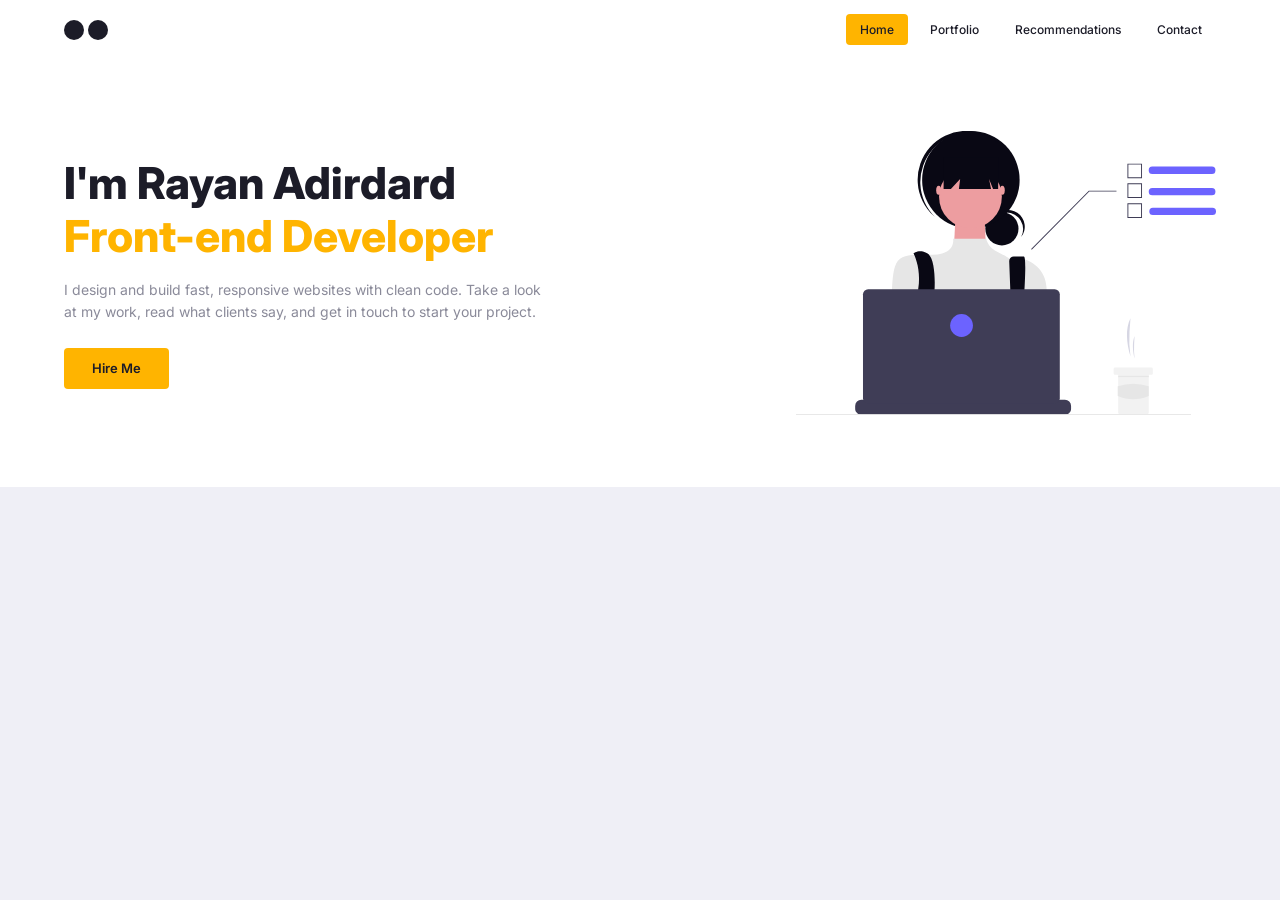
==== portfolio/index.html @ 6574e515 "feat: add portfolio hero section" ====
<!DOCTYPE html>
<html lang="en">
<head>
  <meta charset="UTF-8">
  <meta name="viewport" content="width=device-width, initial-scale=1.0">
  <title>Rayan Adirdard | Front-end Developer</title>
  <link rel="preconnect" href="https://fonts.googleapis.com">
  <link href="https://fonts.googleapis.com/css2?family=Inter:wght@400;500;600;700;800&display=swap" rel="stylesheet">
  <link rel="stylesheet" href="css/style.css">
</head>
<body>
  <a href="#main-content" class="skip-link">Skip to main content</a>

  <header class="navbar">
    <div class="container navbar__inner">
      <a href="#" class="navbar__logo" aria-label="Rayan Adirdard, home">
        <span class="navbar__dot" aria-hidden="true"></span>
        <span class="navbar__dot" aria-hidden="true"></span>
      </a>

      <nav aria-label="Main navigation">
        <ul class="navbar__list">
          <li><a href="#" class="navbar__link navbar__link--active" aria-current="page">Home</a></li>
          <li><a href="#portfolio" class="navbar__link">Portfolio</a></li>
          <li><a href="#recommendations" class="navbar__link">Recommendations</a></li>
          <li><a href="#contact" class="navbar__link">Contact</a></li>
        </ul>
      </nav>
    </div>
  </header>

  <main id="main-content">
    <section class="hero">
  <div class="container hero__inner">
    <div class="hero__content">
      <h1 class="hero__title">
        I'm Rayan Adirdard <span class="hero__role">Front-end Developer</span>
      </h1>
      <p class="hero__text">
        I design and build fast, responsive websites with clean code. Take a
        look at my work, read what clients say, and get in touch to start
        your project.
      </p>
      <a href="#contact" class="btn btn--primary">Hire Me</a>
    </div>

    <img
      class="hero__image"
      src="images/hero.svg"
      alt="Illustration of a developer sitting on top of a computer monitor"
    >
  </div>
</section>
  </main>

  <script src="js/main.js"></script>
</body>
</html>
---- portfolio/css/style.css ----
/* ===== Design tokens ===== */
:root {
  --color-accent: #ffb400;    /* yellow: buttons, active link */
  --color-dark: #1c1c28;      /* headings, dark text */
  --color-text: #444455;
  --color-muted: #8a8a99;
  --color-bg: #efeff6;        /* page background */
  --color-card: #ffffff;
  --color-border: #e1e1ea;

  --font-main: "Inter", sans-serif;

  --radius-card: 10px;
  --radius-button: 4px;
  --shadow-card: 0 2px 12px rgba(0, 0, 0, 0.12);

  --container: 1200px;
}

/* ===== Reset ===== */
* {
  margin: 0;
  padding: 0;
  box-sizing: border-box;
}

body {
  font-family: var(--font-main);
  color: var(--color-text);
  background: var(--color-bg);
  line-height: 1.6;
}

img {
  max-width: 100%;
  display: block;
}

/* Centers content and keeps it from stretching too wide */
.container {
  width: 100%;
  max-width: var(--container);
  margin: 0 auto;
  padding: 0 24px;
}

/* ===== Accessibility ===== */
.skip-link {
  position: absolute;
  top: -100px;
  left: 16px;
  background: var(--color-dark);
  color: #ffffff;
  padding: 10px 16px;
  border-radius: var(--radius-button);
  z-index: 100;
}

.skip-link:focus {
  top: 16px;
}

a:focus-visible,
button:focus-visible {
  outline: 3px solid var(--color-accent);
  outline-offset: 3px;
}

@media (prefers-reduced-motion: no-preference) {
  html {
    scroll-behavior: smooth;
  }
}

/* ===== Navbar ===== */
.navbar {
  background: var(--color-card);
  box-shadow: 0 1px 6px rgba(0, 0, 0, 0.08);
}

.navbar__inner {
  display: flex;
  justify-content: space-between;
  align-items: center;
  padding-top: 14px;
  padding-bottom: 14px;
}

.navbar__logo {
  display: flex;
  align-items: center;
  gap: 4px;
  text-decoration: none;
}

/* Two black circles, like the logo in the design */
.navbar__dot {
  width: 20px;
  height: 20px;
  border-radius: 50%;
  background: var(--color-dark);
}

.navbar__list {
  list-style: none;
  display: flex;
  align-items: center;
  gap: 8px;
}

.navbar__link {
  display: block;
  padding: 6px 14px;
  font-size: 12px;
  font-weight: 500;
  color: var(--color-dark);
  text-decoration: none;
  border-radius: var(--radius-button);
}

.navbar__link:hover {
  color: var(--color-accent);
}

/* The page you are on is shown in yellow */
.navbar__link--active {
  background: var(--color-accent);
  color: var(--color-dark);
}

.navbar__link--active:hover {
  color: var(--color-dark);
}
/* ===== Buttons ===== */
.btn {
  display: inline-block;
  padding: 10px 28px;
  border-radius: var(--radius-button);
  font-size: 13px;
  font-weight: 600;
  text-decoration: none;
  cursor: pointer;
}

.btn--primary {
  background: var(--color-accent);
  color: var(--color-dark);
}

.btn--primary:hover {
  background: #e6a200;
}

/* ===== Hero ===== */
.hero {
  background: var(--color-card);
  padding: 48px 0;
}

.hero__inner {
  display: flex;
  flex-direction: column;
  align-items: center;
  gap: 32px;
}

.hero__title {
  font-size: 32px;
  font-weight: 800;
  line-height: 1.2;
  color: var(--color-dark);
  margin-bottom: 16px;
}

.hero__role {
  display: block;
  color: var(--color-accent);
}

.hero__text {
  font-size: 14px;
  color: var(--color-muted);
  margin-bottom: 24px;
  max-width: 480px;
}

.hero__image {
  width: 100%;
  max-width: 420px;
}

/* On wider screens, put the text on the left and the image on the right */
@media (min-width: 768px) {
  .hero {
    padding: 72px 0;
  }

  .hero__inner {
    flex-direction: row;
    justify-content: space-between;
  }

  .hero__content {
    flex: 1;
  }

  .hero__title {
    font-size: 44px;
  }

  .hero__image {
    flex: 1;
  }
}
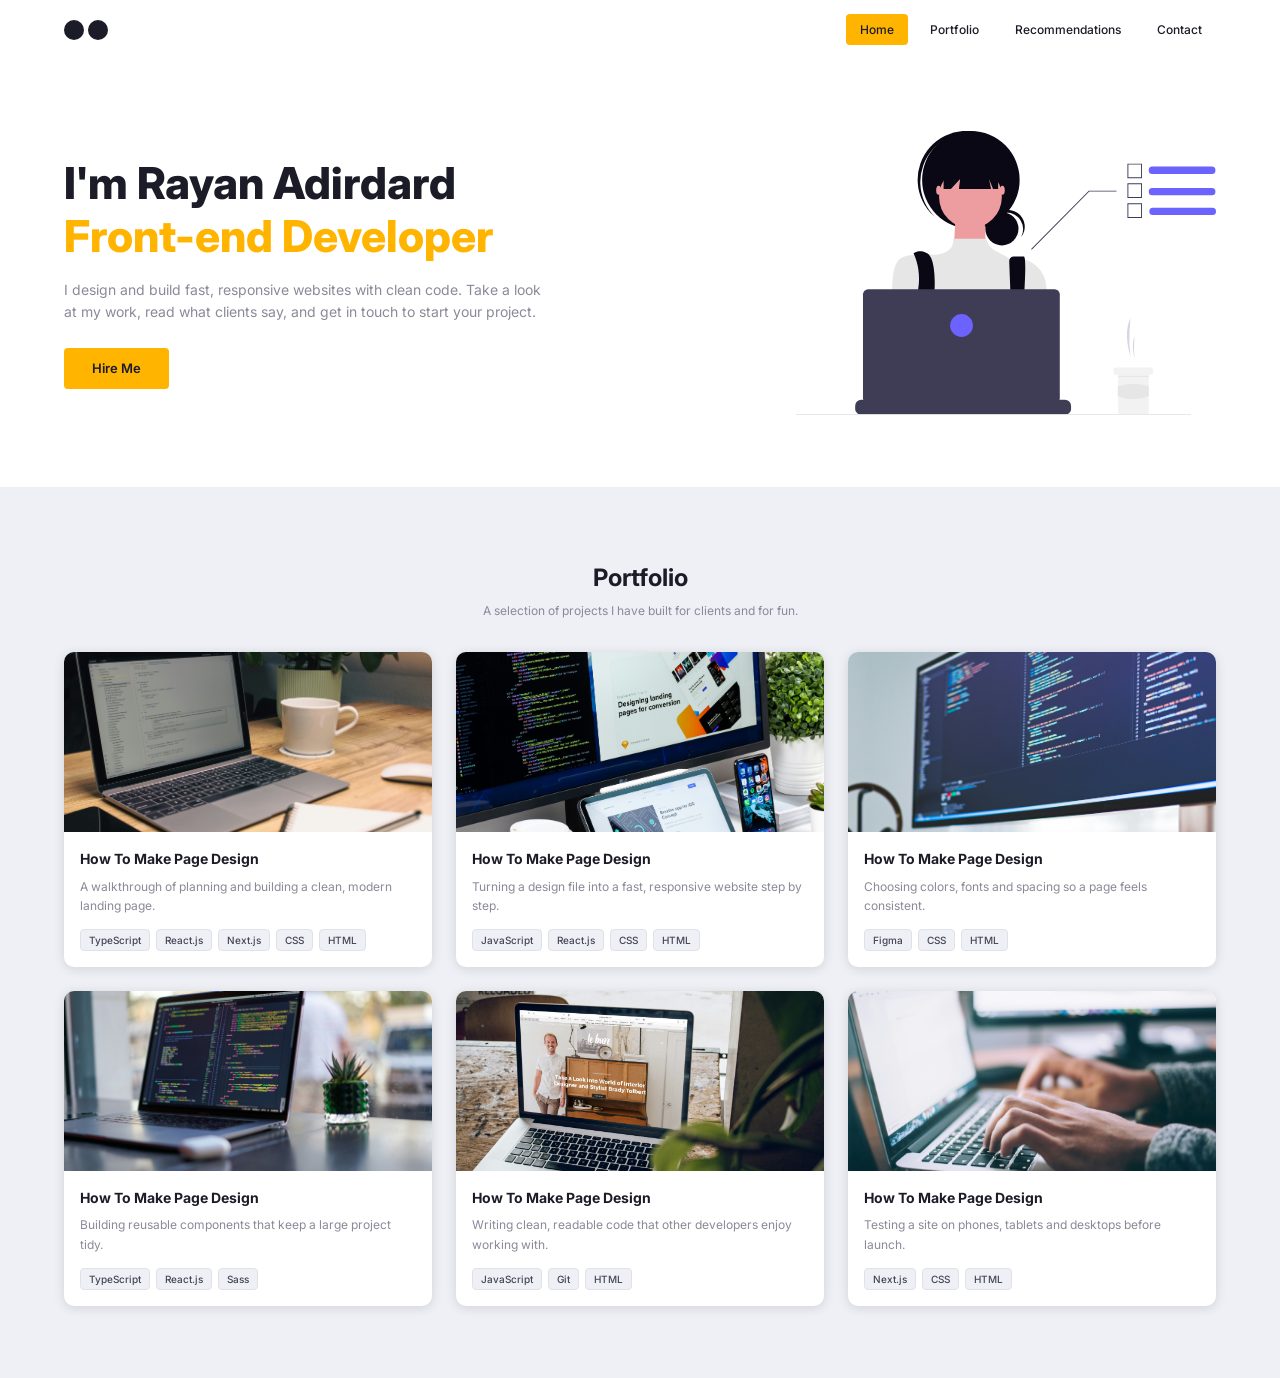
==== commit a19053e8: "feat: add portfolio grid with project cards and tags" ====
--- a/portfolio/index.html
+++ b/portfolio/index.html
@@ -51,6 +51,111 @@
     >
   </div>
 </section>
+<section class="portfolio" id="portfolio">
+  <div class="container">
+    <div class="section-header">
+      <h2 class="section-header__title">Portfolio</h2>
+      <p class="section-header__text">
+        A selection of projects I have built for clients and for fun.
+      </p>
+    </div>
+
+    <div class="portfolio__grid">
+      <article class="project-card">
+        <img class="project-card__image" src="images/project-1.jpg" alt="Code editor open on a laptop screen">
+        <div class="project-card__body">
+          <h3 class="project-card__title">How To Make Page Design</h3>
+          <p class="project-card__text">
+            A walkthrough of planning and building a clean, modern landing page.
+          </p>
+          <ul class="tags" aria-label="Technologies used">
+            <li class="tags__item">TypeScript</li>
+            <li class="tags__item">React.js</li>
+            <li class="tags__item">Next.js</li>
+            <li class="tags__item">CSS</li>
+            <li class="tags__item">HTML</li>
+          </ul>
+        </div>
+      </article>
+
+      <article class="project-card">
+        <img class="project-card__image" src="images/project-2.jpg" alt="Developer working at a desk with two monitors">
+        <div class="project-card__body">
+          <h3 class="project-card__title">How To Make Page Design</h3>
+          <p class="project-card__text">
+            Turning a design file into a fast, responsive website step by step.
+          </p>
+          <ul class="tags" aria-label="Technologies used">
+            <li class="tags__item">JavaScript</li>
+            <li class="tags__item">React.js</li>
+            <li class="tags__item">CSS</li>
+            <li class="tags__item">HTML</li>
+          </ul>
+        </div>
+      </article>
+
+      <article class="project-card">
+        <img class="project-card__image" src="images/project-3.jpg" alt="Website layout sketched on a screen">
+        <div class="project-card__body">
+          <h3 class="project-card__title">How To Make Page Design</h3>
+          <p class="project-card__text">
+            Choosing colors, fonts and spacing so a page feels consistent.
+          </p>
+          <ul class="tags" aria-label="Technologies used">
+            <li class="tags__item">Figma</li>
+            <li class="tags__item">CSS</li>
+            <li class="tags__item">HTML</li>
+          </ul>
+        </div>
+      </article>
+
+      <article class="project-card">
+        <img class="project-card__image" src="images/project-4.jpg" alt="Colorful app interface mockup on a screen">
+        <div class="project-card__body">
+          <h3 class="project-card__title">How To Make Page Design</h3>
+          <p class="project-card__text">
+            Building reusable components that keep a large project tidy.
+          </p>
+          <ul class="tags" aria-label="Technologies used">
+            <li class="tags__item">TypeScript</li>
+            <li class="tags__item">React.js</li>
+            <li class="tags__item">Sass</li>
+          </ul>
+        </div>
+      </article>
+
+      <article class="project-card">
+        <img class="project-card__image" src="images/project-5.jpg" alt="Lines of code on a dark screen">
+        <div class="project-card__body">
+          <h3 class="project-card__title">How To Make Page Design</h3>
+          <p class="project-card__text">
+            Writing clean, readable code that other developers enjoy working with.
+          </p>
+          <ul class="tags" aria-label="Technologies used">
+            <li class="tags__item">JavaScript</li>
+            <li class="tags__item">Git</li>
+            <li class="tags__item">HTML</li>
+          </ul>
+        </div>
+      </article>
+
+      <article class="project-card">
+        <img class="project-card__image" src="images/project-6.jpg" alt="Laptop showing a finished website">
+        <div class="project-card__body">
+          <h3 class="project-card__title">How To Make Page Design</h3>
+          <p class="project-card__text">
+            Testing a site on phones, tablets and desktops before launch.
+          </p>
+          <ul class="tags" aria-label="Technologies used">
+            <li class="tags__item">Next.js</li>
+            <li class="tags__item">CSS</li>
+            <li class="tags__item">HTML</li>
+          </ul>
+        </div>
+      </article>
+    </div>
+  </div>
+</section>
   </main>
 
   <script src="js/main.js"></script>
--- a/portfolio/css/style.css
+++ b/portfolio/css/style.css
@@ -211,4 +211,104 @@
   .hero__image {
     flex: 1;
   }
+}
+/* ===== Section header (reused by other sections) ===== */
+.section-header {
+  text-align: center;
+  margin-bottom: 32px;
+}
+
+.section-header__title {
+  font-size: 24px;
+  font-weight: 700;
+  color: var(--color-dark);
+}
+
+.section-header__text {
+  font-size: 12px;
+  color: var(--color-muted);
+  margin-top: 4px;
+}
+
+/* ===== Portfolio ===== */
+.portfolio {
+  padding: 48px 0;
+}
+
+.portfolio__grid {
+  display: grid;
+  grid-template-columns: 1fr;
+  gap: 24px;
+}
+
+.project-card {
+  background: var(--color-card);
+  border-radius: var(--radius-card);
+  box-shadow: var(--shadow-card);
+  overflow: hidden;
+  display: flex;
+  flex-direction: column;
+}
+
+.project-card__image {
+  width: 100%;
+  height: 180px;
+  object-fit: cover;
+}
+
+.project-card__body {
+  padding: 16px;
+  display: flex;
+  flex-direction: column;
+  flex: 1;
+}
+
+.project-card__title {
+  font-size: 14px;
+  font-weight: 700;
+  color: var(--color-dark);
+  margin-bottom: 6px;
+}
+
+.project-card__text {
+  font-size: 12px;
+  color: var(--color-muted);
+  margin-bottom: 14px;
+  flex: 1;
+}
+
+/* ===== Tags ===== */
+.tags {
+  list-style: none;
+  display: flex;
+  flex-wrap: wrap;
+  gap: 6px;
+}
+
+.tags__item {
+  font-size: 10px;
+  font-weight: 500;
+  color: var(--color-text);
+  background: var(--color-bg);
+  border: 1px solid var(--color-border);
+  border-radius: 4px;
+  padding: 2px 8px;
+}
+
+/* Tablet: 2 columns */
+@media (min-width: 640px) {
+  .portfolio__grid {
+    grid-template-columns: repeat(2, 1fr);
+  }
+}
+
+/* Desktop: 3 columns */
+@media (min-width: 1024px) {
+  .portfolio {
+    padding: 72px 0;
+  }
+
+  .portfolio__grid {
+    grid-template-columns: repeat(3, 1fr);
+  }
 }
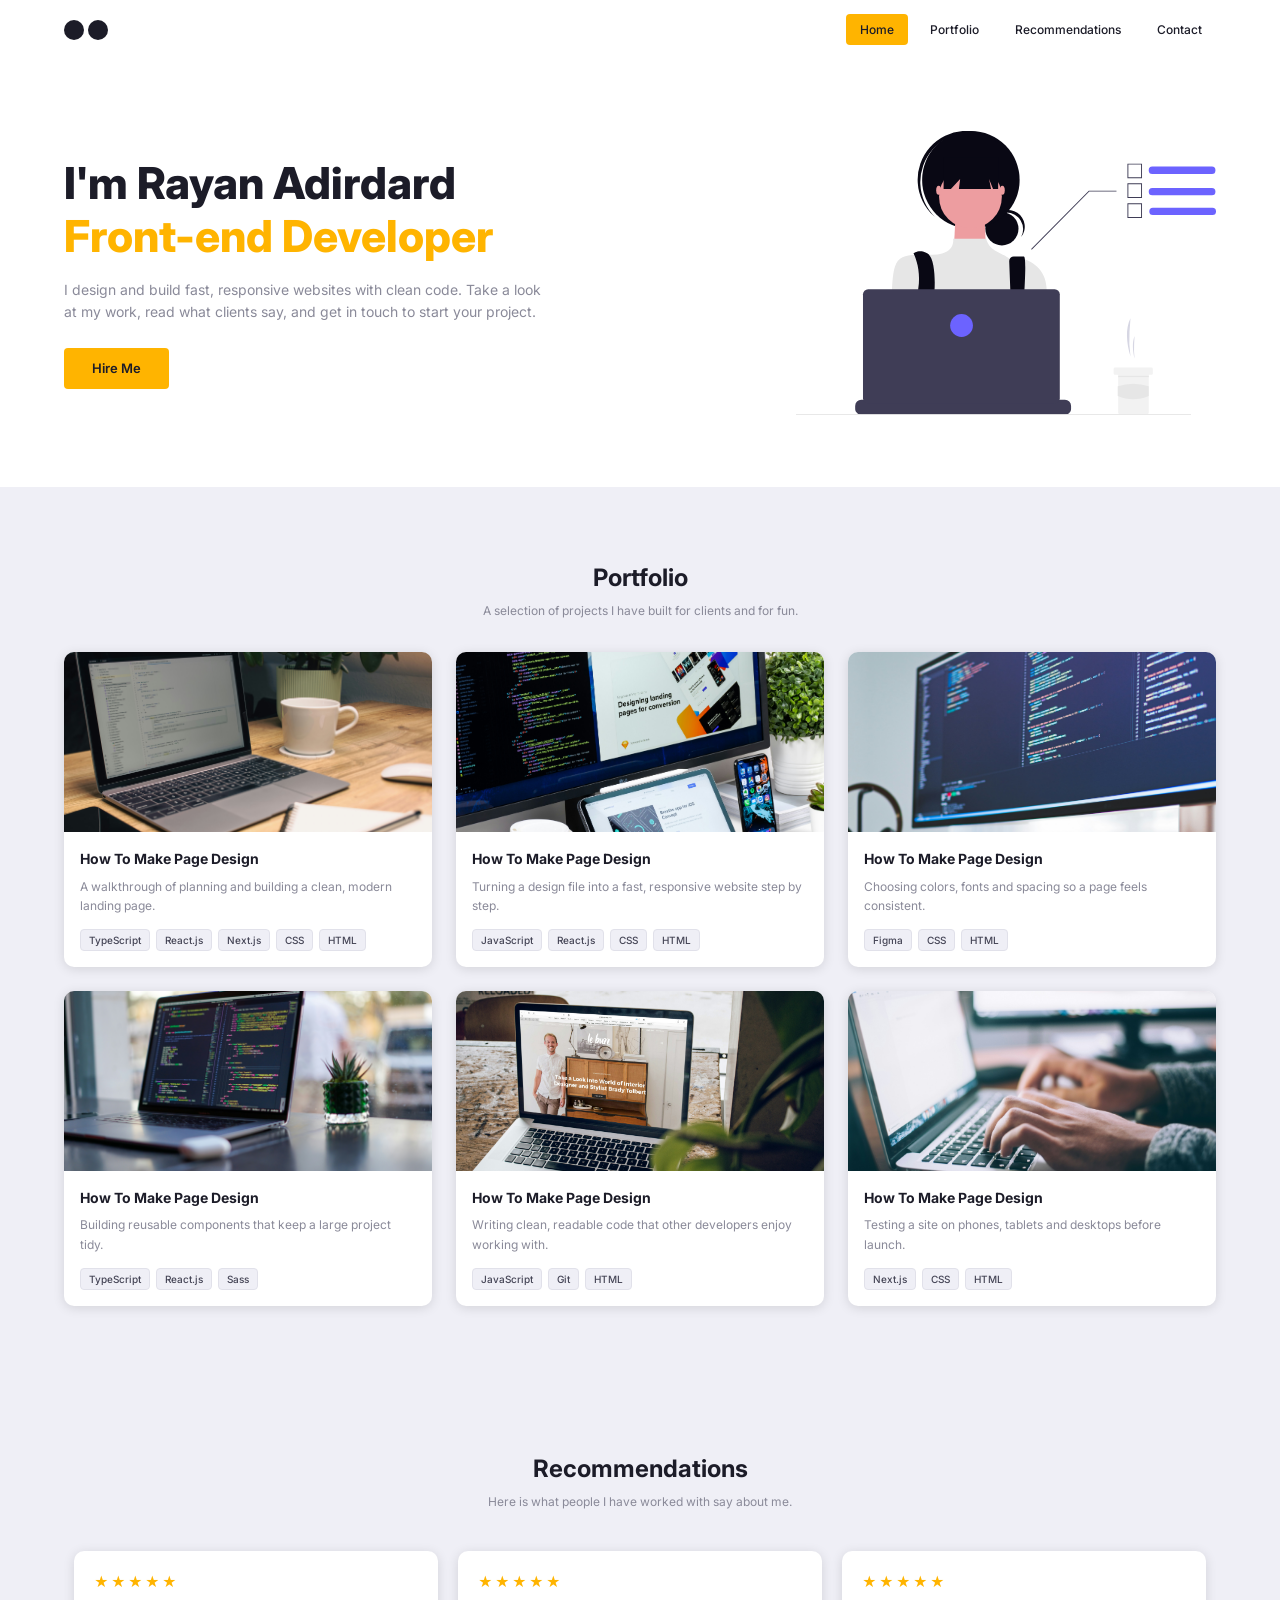
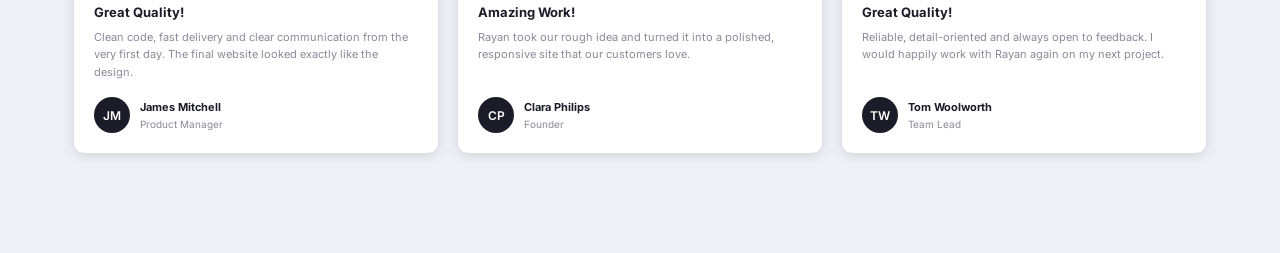
==== commit 2d89b2d3: "feat: add recommendations carousel markup and styles" ====
--- a/portfolio/index.html
+++ b/portfolio/index.html
@@ -156,6 +156,147 @@
     </div>
   </div>
 </section>
+<section class="recommendations" id="recommendations">
+  <div class="container">
+    <div class="section-header">
+      <h2 class="section-header__title">Recommendations</h2>
+      <p class="section-header__text">
+        Here is what people I have worked with say about me.
+      </p>
+    </div>
+
+    <div class="carousel" aria-roledescription="carousel" aria-label="Client recommendations">
+      <div class="carousel__viewport">
+        <div class="carousel__track">
+
+          <div class="carousel__slide" role="group" aria-roledescription="slide" aria-label="1 of 6">
+            <figure class="review">
+              <div class="review__stars" role="img" aria-label="5 out of 5 stars">★★★★★</div>
+              <blockquote>
+                <h3 class="review__title">Great Quality!</h3>
+                <p class="review__text">
+                  Clean code, fast delivery and clear communication from the
+                  very first day. The final website looked exactly like the design.
+                </p>
+              </blockquote>
+              <figcaption class="review__author">
+                <span class="review__avatar" aria-hidden="true">JM</span>
+                <span>
+                  <span class="review__name">James Mitchell</span>
+                  <span class="review__role">Product Manager</span>
+                </span>
+              </figcaption>
+            </figure>
+          </div>
+
+          <div class="carousel__slide" role="group" aria-roledescription="slide" aria-label="2 of 6">
+            <figure class="review">
+              <div class="review__stars" role="img" aria-label="5 out of 5 stars">★★★★★</div>
+              <blockquote>
+                <h3 class="review__title">Amazing Work!</h3>
+                <p class="review__text">
+                  Rayan took our rough idea and turned it into a polished,
+                  responsive site that our customers love.
+                </p>
+              </blockquote>
+              <figcaption class="review__author">
+                <span class="review__avatar" aria-hidden="true">CP</span>
+                <span>
+                  <span class="review__name">Clara Philips</span>
+                  <span class="review__role">Founder</span>
+                </span>
+              </figcaption>
+            </figure>
+          </div>
+
+          <div class="carousel__slide" role="group" aria-roledescription="slide" aria-label="3 of 6">
+            <figure class="review">
+              <div class="review__stars" role="img" aria-label="5 out of 5 stars">★★★★★</div>
+              <blockquote>
+                <h3 class="review__title">Great Quality!</h3>
+                <p class="review__text">
+                  Reliable, detail-oriented and always open to feedback. I would
+                  happily work with Rayan again on my next project.
+                </p>
+              </blockquote>
+              <figcaption class="review__author">
+                <span class="review__avatar" aria-hidden="true">TW</span>
+                <span>
+                  <span class="review__name">Tom Woolworth</span>
+                  <span class="review__role">Team Lead</span>
+                </span>
+              </figcaption>
+            </figure>
+          </div>
+
+          <div class="carousel__slide" role="group" aria-roledescription="slide" aria-label="4 of 6">
+            <figure class="review">
+              <div class="review__stars" role="img" aria-label="5 out of 5 stars">★★★★★</div>
+              <blockquote>
+                <h3 class="review__title">Highly Recommended</h3>
+                <p class="review__text">
+                  Our site now loads quickly and works perfectly on phones.
+                  Rayan solved problems before we even noticed them.
+                </p>
+              </blockquote>
+              <figcaption class="review__author">
+                <span class="review__avatar" aria-hidden="true">SK</span>
+                <span>
+                  <span class="review__name">Sara Khan</span>
+                  <span class="review__role">Marketing Head</span>
+                </span>
+              </figcaption>
+            </figure>
+          </div>
+
+          <div class="carousel__slide" role="group" aria-roledescription="slide" aria-label="5 of 6">
+            <figure class="review">
+              <div class="review__stars" role="img" aria-label="5 out of 5 stars">★★★★★</div>
+              <blockquote>
+                <h3 class="review__title">Excellent Service</h3>
+                <p class="review__text">
+                  Professional from start to finish. The project was delivered
+                  on time and exceeded what we asked for.
+                </p>
+              </blockquote>
+              <figcaption class="review__author">
+                <span class="review__avatar" aria-hidden="true">DR</span>
+                <span>
+                  <span class="review__name">Daniel Roberts</span>
+                  <span class="review__role">CEO</span>
+                </span>
+              </figcaption>
+            </figure>
+          </div>
+
+          <div class="carousel__slide" role="group" aria-roledescription="slide" aria-label="6 of 6">
+            <figure class="review">
+              <div class="review__stars" role="img" aria-label="5 out of 5 stars">★★★★★</div>
+              <blockquote>
+                <h3 class="review__title">Great Quality!</h3>
+                <p class="review__text">
+                  A friendly developer who explains things simply and builds
+                  things properly. Our whole team was impressed.
+                </p>
+              </blockquote>
+              <figcaption class="review__author">
+                <span class="review__avatar" aria-hidden="true">AL</span>
+                <span>
+                  <span class="review__name">Anna Lopez</span>
+                  <span class="review__role">Designer</span>
+                </span>
+              </figcaption>
+            </figure>
+          </div>
+
+        </div>
+      </div>
+
+      <!-- Dots are added here by JavaScript in the next step -->
+      <div class="carousel__dots" role="group" aria-label="Choose a recommendation"></div>
+    </div>
+  </div>
+</section>
   </main>
 
   <script src="js/main.js"></script>
--- a/portfolio/css/style.css
+++ b/portfolio/css/style.css
@@ -311,4 +311,137 @@
   .portfolio__grid {
     grid-template-columns: repeat(3, 1fr);
   }
+}
+/* ===== Recommendations ===== */
+.recommendations {
+  padding: 48px 0;
+}
+
+/* Carousel: how many slides are visible at once */
+.carousel {
+  --per-view: 1;
+}
+
+.carousel__viewport {
+  overflow: hidden;
+}
+
+.carousel__track {
+  display: flex;
+  transition: transform 0.4s ease;
+}
+
+.carousel__slide {
+  flex: 0 0 calc(100% / var(--per-view));
+  padding: 8px 10px 16px;
+}
+
+/* Review card */
+.review {
+  height: 100%;
+  background: var(--color-card);
+  border-radius: var(--radius-card);
+  box-shadow: var(--shadow-card);
+  padding: 20px;
+  display: flex;
+  flex-direction: column;
+}
+
+.review__stars {
+  color: var(--color-accent);
+  font-size: 14px;
+  letter-spacing: 2px;
+  margin-bottom: 8px;
+}
+
+.review__title {
+  font-size: 13px;
+  font-weight: 700;
+  color: var(--color-dark);
+  margin-bottom: 6px;
+}
+
+.review__text {
+  font-size: 11px;
+  color: var(--color-muted);
+  margin-bottom: 16px;
+}
+
+blockquote {
+  flex: 1;
+}
+
+.review__author {
+  display: flex;
+  align-items: center;
+  gap: 10px;
+}
+
+.review__avatar {
+  width: 36px;
+  height: 36px;
+  border-radius: 50%;
+  background: var(--color-dark);
+  color: #ffffff;
+  font-size: 12px;
+  font-weight: 600;
+  display: flex;
+  align-items: center;
+  justify-content: center;
+  flex-shrink: 0;
+}
+
+.review__name {
+  display: block;
+  font-size: 11px;
+  font-weight: 700;
+  color: var(--color-dark);
+}
+
+.review__role {
+  display: block;
+  font-size: 10px;
+  color: var(--color-muted);
+}
+
+/* Dots */
+.carousel__dots {
+  display: flex;
+  justify-content: center;
+  gap: 8px;
+  margin-top: 12px;
+}
+
+.carousel__dot {
+  width: 8px;
+  height: 8px;
+  border: none;
+  border-radius: 50%;
+  background: #c9c9d6;
+  cursor: pointer;
+  padding: 0;
+}
+
+/* The active slide's dot is highlighted */
+.carousel__dot.is-active {
+  background: var(--color-accent);
+  transform: scale(1.3);
+}
+
+/* Tablet: show 2 cards at once */
+@media (min-width: 640px) {
+  .carousel {
+    --per-view: 2;
+  }
+}
+
+/* Desktop: show 3 cards at once */
+@media (min-width: 1024px) {
+  .recommendations {
+    padding: 72px 0;
+  }
+
+  .carousel {
+    --per-view: 3;
+  }
 }
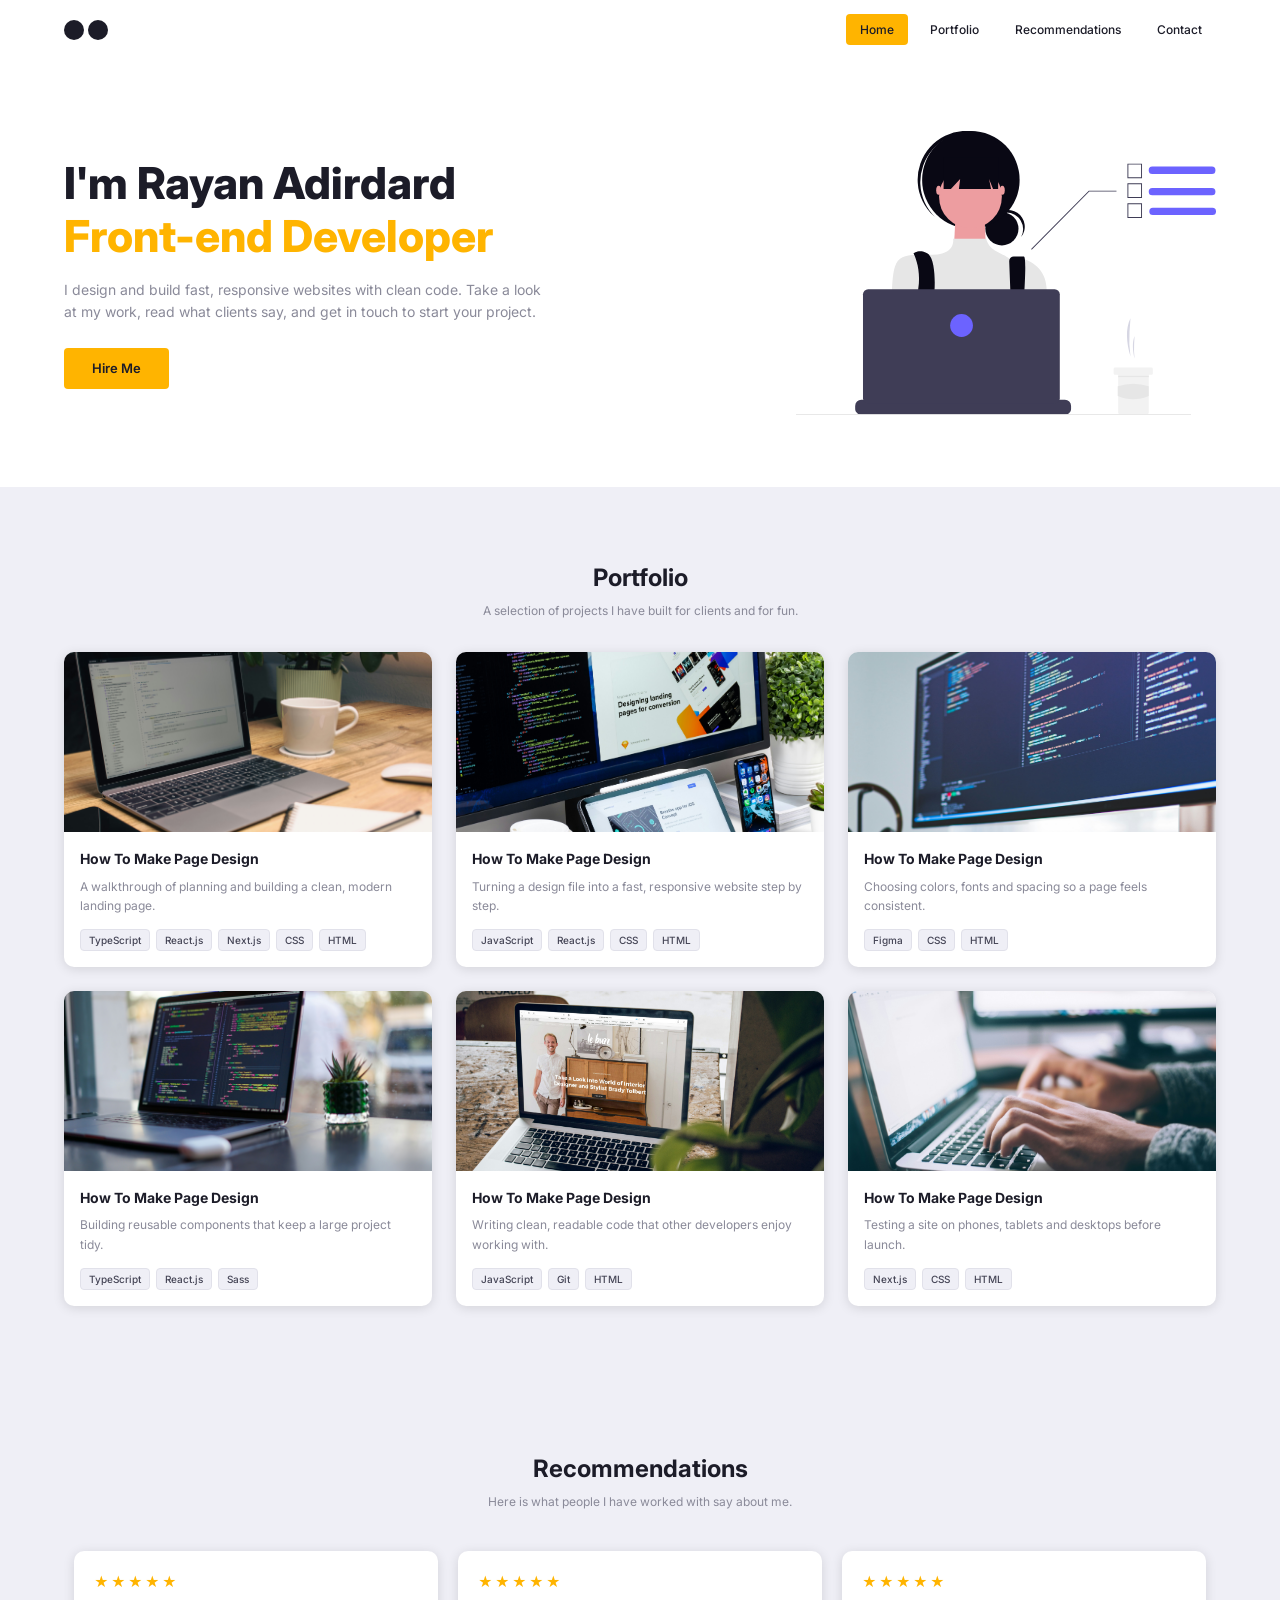
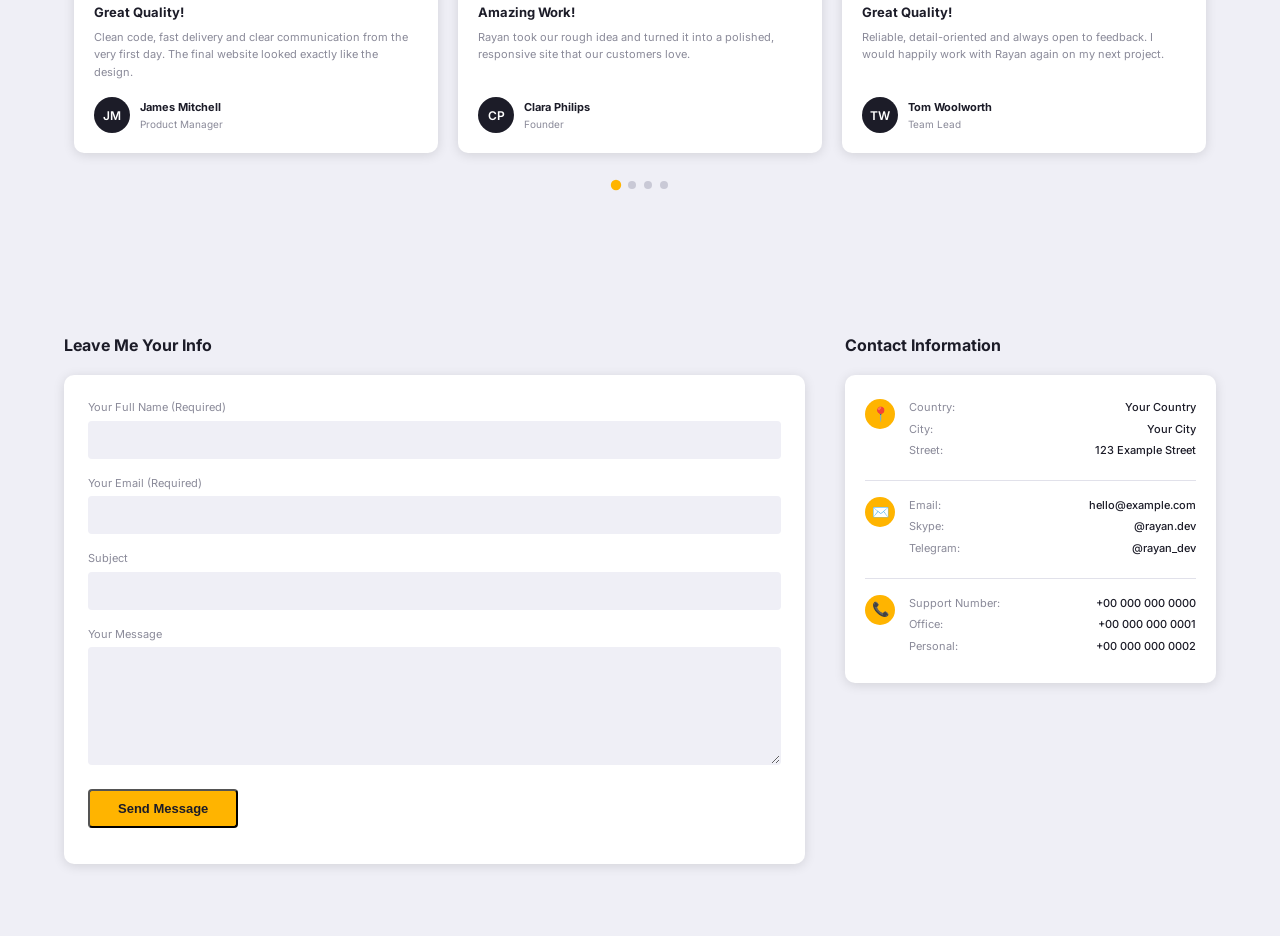
==== commit 72c8b56d: "feat: add contact form and contact information panel" ====
--- a/portfolio/index.html
+++ b/portfolio/index.html
@@ -297,6 +297,73 @@
     </div>
   </div>
 </section>
+<section class="contact" id="contact">
+  <div class="container contact__inner">
+
+    <div class="contact__form-wrap">
+      <h2 class="contact__heading">Leave Me Your Info</h2>
+
+      <form class="form" id="contact-form">
+        <div class="form__field">
+          <label class="form__label" for="name">Your Full Name (Required)</label>
+          <input class="form__input" type="text" id="name" name="name" autocomplete="name" required>
+        </div>
+
+        <div class="form__field">
+          <label class="form__label" for="email">Your Email (Required)</label>
+          <input class="form__input" type="email" id="email" name="email" autocomplete="email" required>
+        </div>
+
+        <div class="form__field">
+          <label class="form__label" for="subject">Subject</label>
+          <input class="form__input" type="text" id="subject" name="subject">
+        </div>
+
+        <div class="form__field">
+          <label class="form__label" for="message">Your Message</label>
+          <textarea class="form__input form__textarea" id="message" name="message" rows="6"></textarea>
+        </div>
+
+        <button type="submit" class="btn btn--primary">Send Message</button>
+        <p class="form__status" id="form-status" role="status" aria-live="polite"></p>
+      </form>
+    </div>
+
+    <aside class="contact__info" aria-labelledby="info-heading">
+      <h2 class="contact__heading" id="info-heading">Contact Information</h2>
+
+      <div class="info-card">
+        <div class="info-group">
+          <span class="info-group__icon" aria-hidden="true">📍</span>
+          <dl class="info-group__list">
+            <div><dt>Country:</dt><dd>Your Country</dd></div>
+            <div><dt>City:</dt><dd>Your City</dd></div>
+            <div><dt>Street:</dt><dd>123 Example Street</dd></div>
+          </dl>
+        </div>
+
+        <div class="info-group">
+          <span class="info-group__icon" aria-hidden="true">✉️</span>
+          <dl class="info-group__list">
+            <div><dt>Email:</dt><dd>hello@example.com</dd></div>
+            <div><dt>Skype:</dt><dd>@rayan.dev</dd></div>
+            <div><dt>Telegram:</dt><dd>@rayan_dev</dd></div>
+          </dl>
+        </div>
+
+        <div class="info-group">
+          <span class="info-group__icon" aria-hidden="true">📞</span>
+          <dl class="info-group__list">
+            <div><dt>Support Number:</dt><dd>+00 000 000 0000</dd></div>
+            <div><dt>Office:</dt><dd>+00 000 000 0001</dd></div>
+            <div><dt>Personal:</dt><dd>+00 000 000 0002</dd></div>
+          </dl>
+        </div>
+      </div>
+    </aside>
+
+  </div>
+</section>
   </main>
 
   <script src="js/main.js"></script>
--- a/portfolio/css/style.css
+++ b/portfolio/css/style.css
@@ -444,4 +444,134 @@
   .carousel {
     --per-view: 3;
   }
+}
+/* ===== Contact ===== */
+.contact {
+  padding: 48px 0;
+}
+
+.contact__inner {
+  display: grid;
+  grid-template-columns: 1fr;
+  gap: 32px;
+}
+
+.contact__heading {
+  font-size: 16px;
+  font-weight: 700;
+  color: var(--color-dark);
+  margin-bottom: 16px;
+}
+
+/* Form */
+.form {
+  background: var(--color-card);
+  border-radius: var(--radius-card);
+  box-shadow: var(--shadow-card);
+  padding: 24px;
+}
+
+.form__field {
+  margin-bottom: 16px;
+}
+
+.form__label {
+  display: block;
+  font-size: 11px;
+  color: var(--color-muted);
+  margin-bottom: 4px;
+}
+
+.form__input {
+  width: 100%;
+  font-family: inherit;
+  font-size: 13px;
+  color: var(--color-dark);
+  background: var(--color-bg);
+  border: 1px solid transparent;
+  border-radius: var(--radius-button);
+  padding: 10px 12px;
+}
+
+.form__input:focus {
+  outline: none;
+  border-color: var(--color-accent);
+  background: var(--color-card);
+}
+
+.form__textarea {
+  resize: vertical;
+}
+
+.form__status {
+  margin-top: 12px;
+  font-size: 12px;
+  color: #1a7f4b;
+}
+
+/* Contact information panel */
+.info-card {
+  background: var(--color-card);
+  border-radius: var(--radius-card);
+  box-shadow: var(--shadow-card);
+  padding: 8px 20px;
+}
+
+.info-group {
+  display: flex;
+  align-items: flex-start;
+  gap: 14px;
+  padding: 16px 0;
+  border-bottom: 1px solid var(--color-border);
+}
+
+.info-group:last-child {
+  border-bottom: none;
+}
+
+.info-group__icon {
+  flex-shrink: 0;
+  width: 30px;
+  height: 30px;
+  border-radius: 50%;
+  background: var(--color-accent);
+  font-size: 14px;
+  display: flex;
+  align-items: center;
+  justify-content: center;
+}
+
+.info-group__list {
+  flex: 1;
+  font-size: 11px;
+}
+
+.info-group__list > div {
+  display: flex;
+  justify-content: space-between;
+  gap: 12px;
+  margin-bottom: 4px;
+}
+
+.info-group__list dt {
+  color: var(--color-muted);
+}
+
+.info-group__list dd {
+  color: var(--color-dark);
+  font-weight: 500;
+  text-align: right;
+}
+
+/* Desktop: form on the left, info on the right */
+@media (min-width: 900px) {
+  .contact {
+    padding: 72px 0;
+  }
+
+  .contact__inner {
+    grid-template-columns: 2fr 1fr;
+    gap: 40px;
+    align-items: start;
+  }
 }
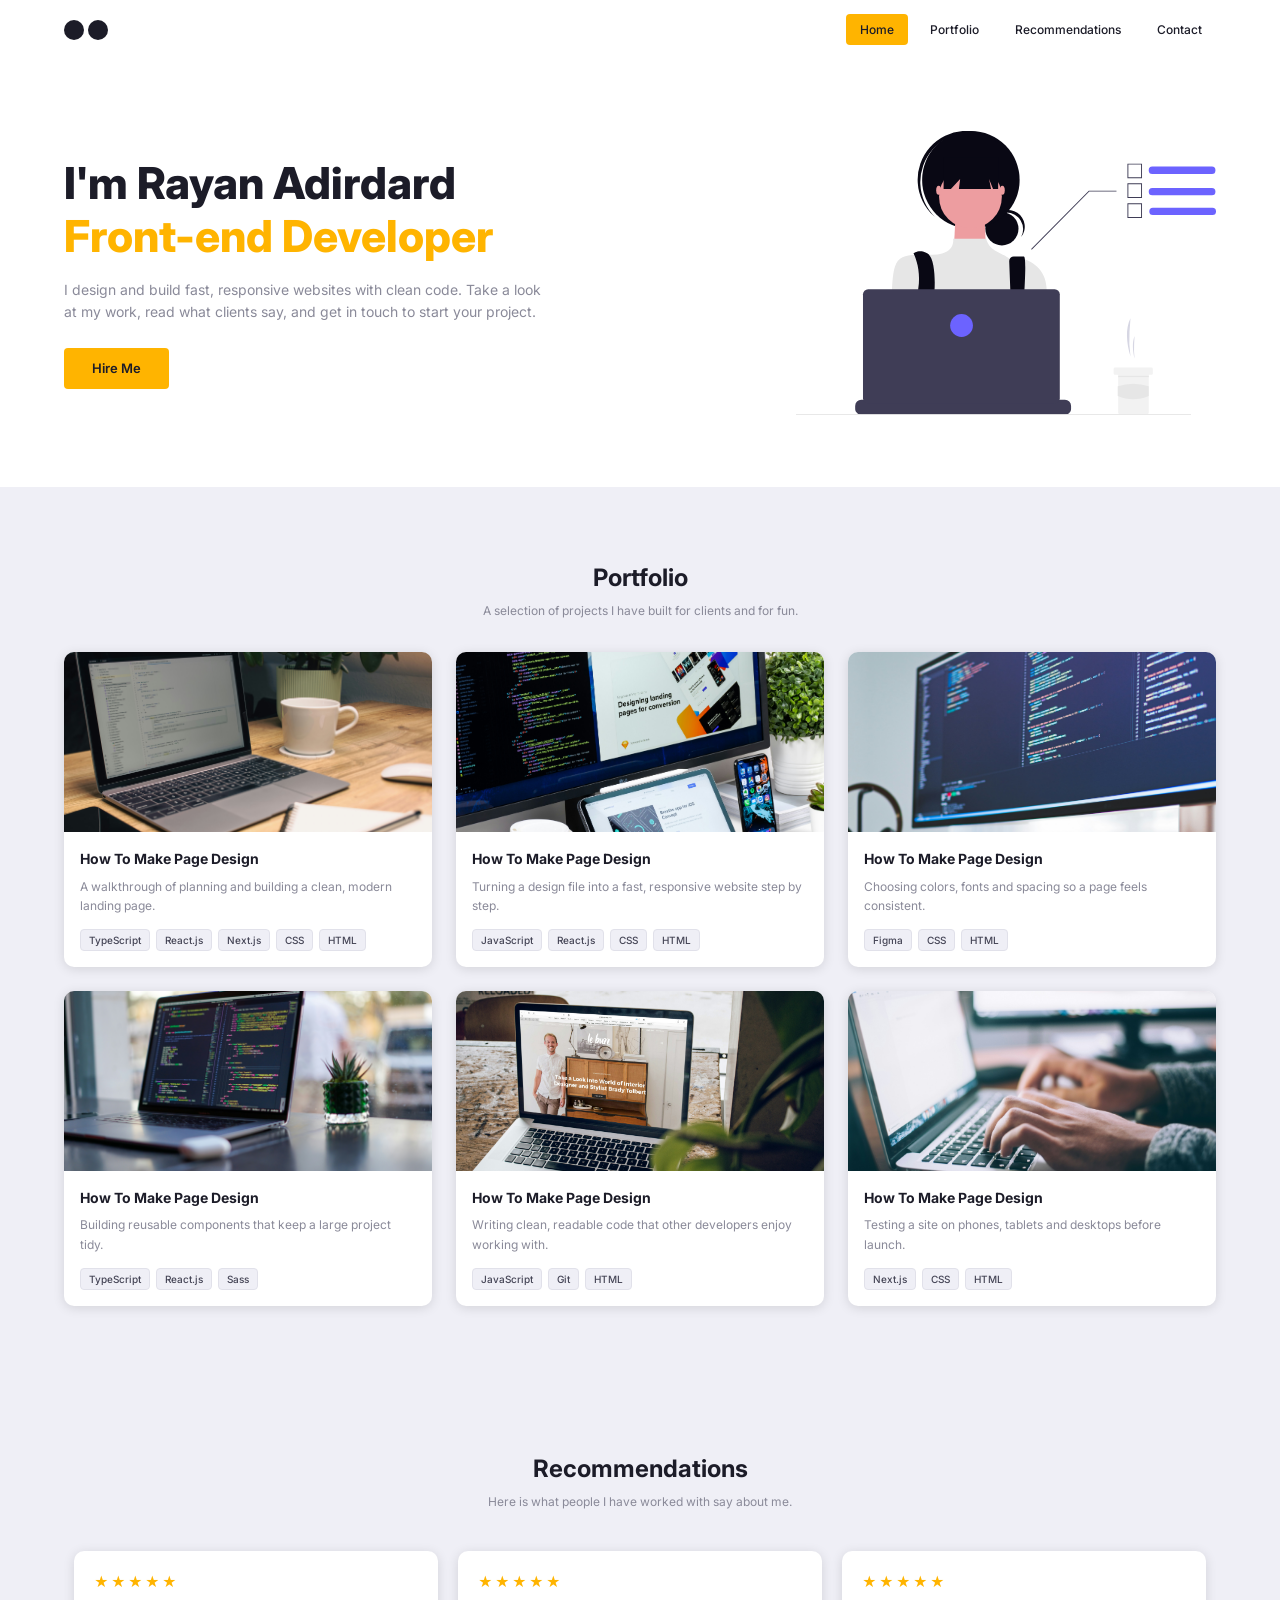
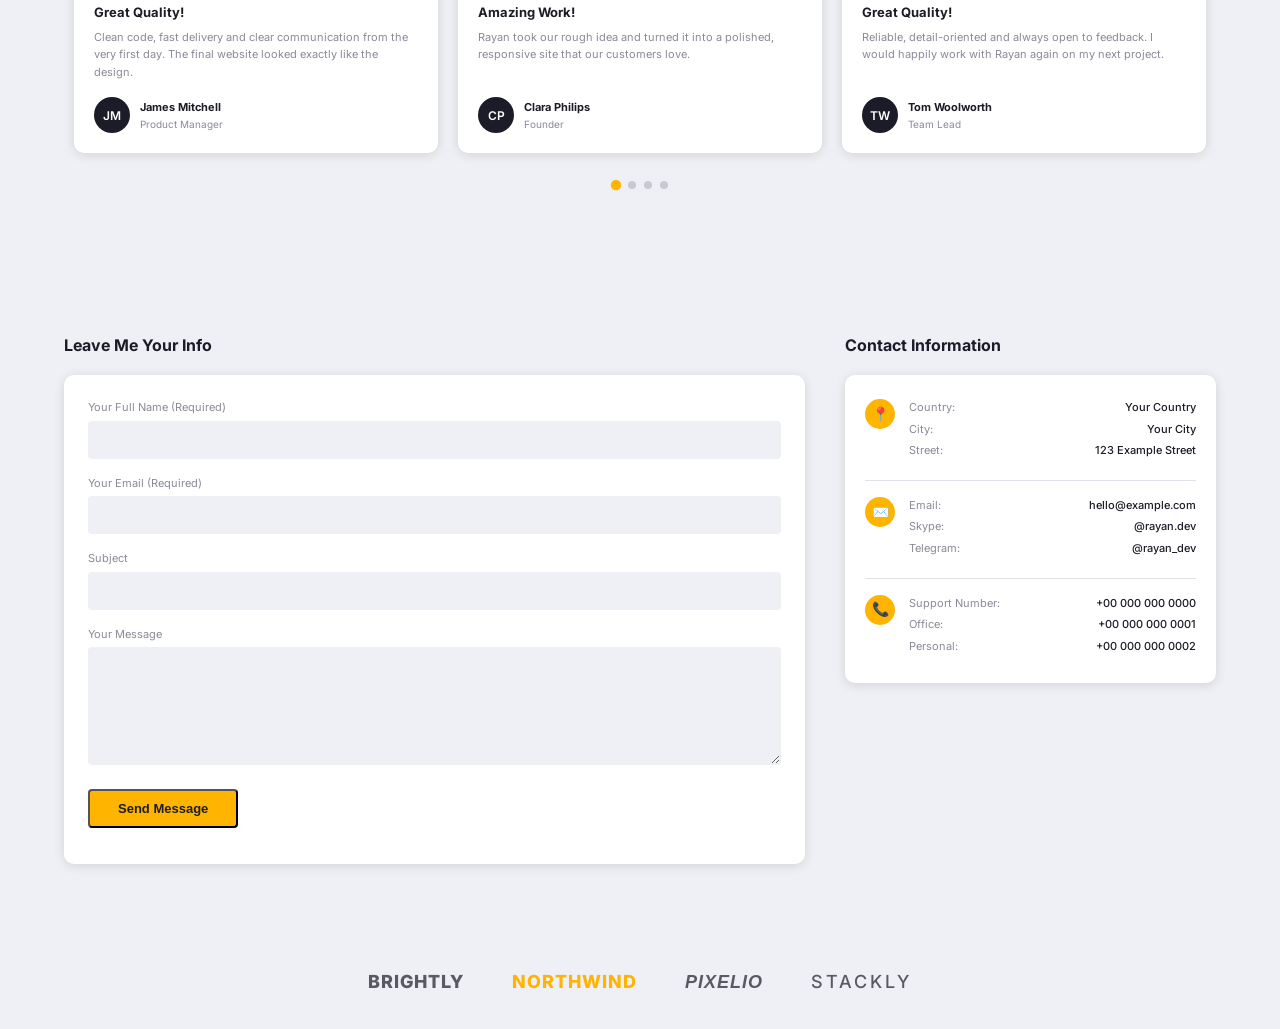
==== commit 7bc0866c: "feat: add clients strip and footer" ====
--- a/portfolio/index.html
+++ b/portfolio/index.html
@@ -364,6 +364,17 @@
 
   </div>
 </section>
+<section class="clients" aria-labelledby="clients-heading">
+  <div class="container">
+    <h2 class="visually-hidden" id="clients-heading">Companies I have worked with</h2>
+    <ul class="clients__list">
+      <li class="clients__item">Brightly</li>
+      <li class="clients__item">Northwind</li>
+      <li class="clients__item">Pixelio</li>
+      <li class="clients__item">Stackly</li>
+    </ul>
+  </div>
+</section>
   </main>
 
   <script src="js/main.js"></script>
--- a/portfolio/css/style.css
+++ b/portfolio/css/style.css
@@ -574,4 +574,124 @@
     gap: 40px;
     align-items: start;
   }
+}
+/* ===== Visually hidden (for screen readers only) ===== */
+.visually-hidden {
+  position: absolute;
+  width: 1px;
+  height: 1px;
+  margin: -1px;
+  padding: 0;
+  overflow: hidden;
+  clip: rect(0, 0, 0, 0);
+  white-space: nowrap;
+  border: 0;
+}
+
+/* ===== Clients strip ===== */
+.clients {
+  padding: 32px 0;
+}
+
+.clients__list {
+  list-style: none;
+  display: flex;
+  flex-wrap: wrap;
+  justify-content: center;
+  align-items: center;
+  gap: 24px 48px;
+}
+
+.clients__item {
+  font-size: 18px;
+  font-weight: 800;
+  letter-spacing: 1px;
+  text-transform: uppercase;
+  color: var(--color-dark);
+  opacity: 0.7;
+}
+
+/* Give each text logo a slightly different look */
+.clients__item:nth-child(2) {
+  color: var(--color-accent);
+  opacity: 1;
+}
+
+.clients__item:nth-child(3) {
+  font-style: italic;
+}
+
+.clients__item:nth-child(4) {
+  font-weight: 500;
+  letter-spacing: 3px;
+}
+
+/* ===== Footer ===== */
+.footer {
+  background: var(--color-card);
+  padding: 40px 0 0;
+}
+
+.footer__inner {
+  display: grid;
+  grid-template-columns: 1fr 1fr;
+  gap: 32px 24px;
+  padding-bottom: 32px;
+}
+
+.footer__brand {
+  grid-column: 1 / -1;
+}
+
+.footer__tagline {
+  font-size: 12px;
+  color: var(--color-muted);
+  margin-top: 12px;
+  max-width: 260px;
+}
+
+.footer__heading {
+  font-size: 13px;
+  font-weight: 700;
+  color: var(--color-dark);
+  margin-bottom: 12px;
+}
+
+.footer__list {
+  list-style: none;
+  font-size: 12px;
+  color: var(--color-muted);
+}
+
+.footer__list li {
+  margin-bottom: 8px;
+}
+
+.footer__link {
+  color: var(--color-muted);
+  text-decoration: none;
+}
+
+.footer__link:hover {
+  color: var(--color-dark);
+  text-decoration: underline;
+}
+
+.footer__copy {
+  text-align: center;
+  font-size: 11px;
+  color: var(--color-muted);
+  padding: 16px 24px;
+  border-top: 1px solid var(--color-border);
+}
+
+/* Desktop: brand on the left, three columns on the right */
+@media (min-width: 768px) {
+  .footer__inner {
+    grid-template-columns: 2fr 1fr 1fr 1fr;
+  }
+
+  .footer__brand {
+    grid-column: auto;
+  }
 }
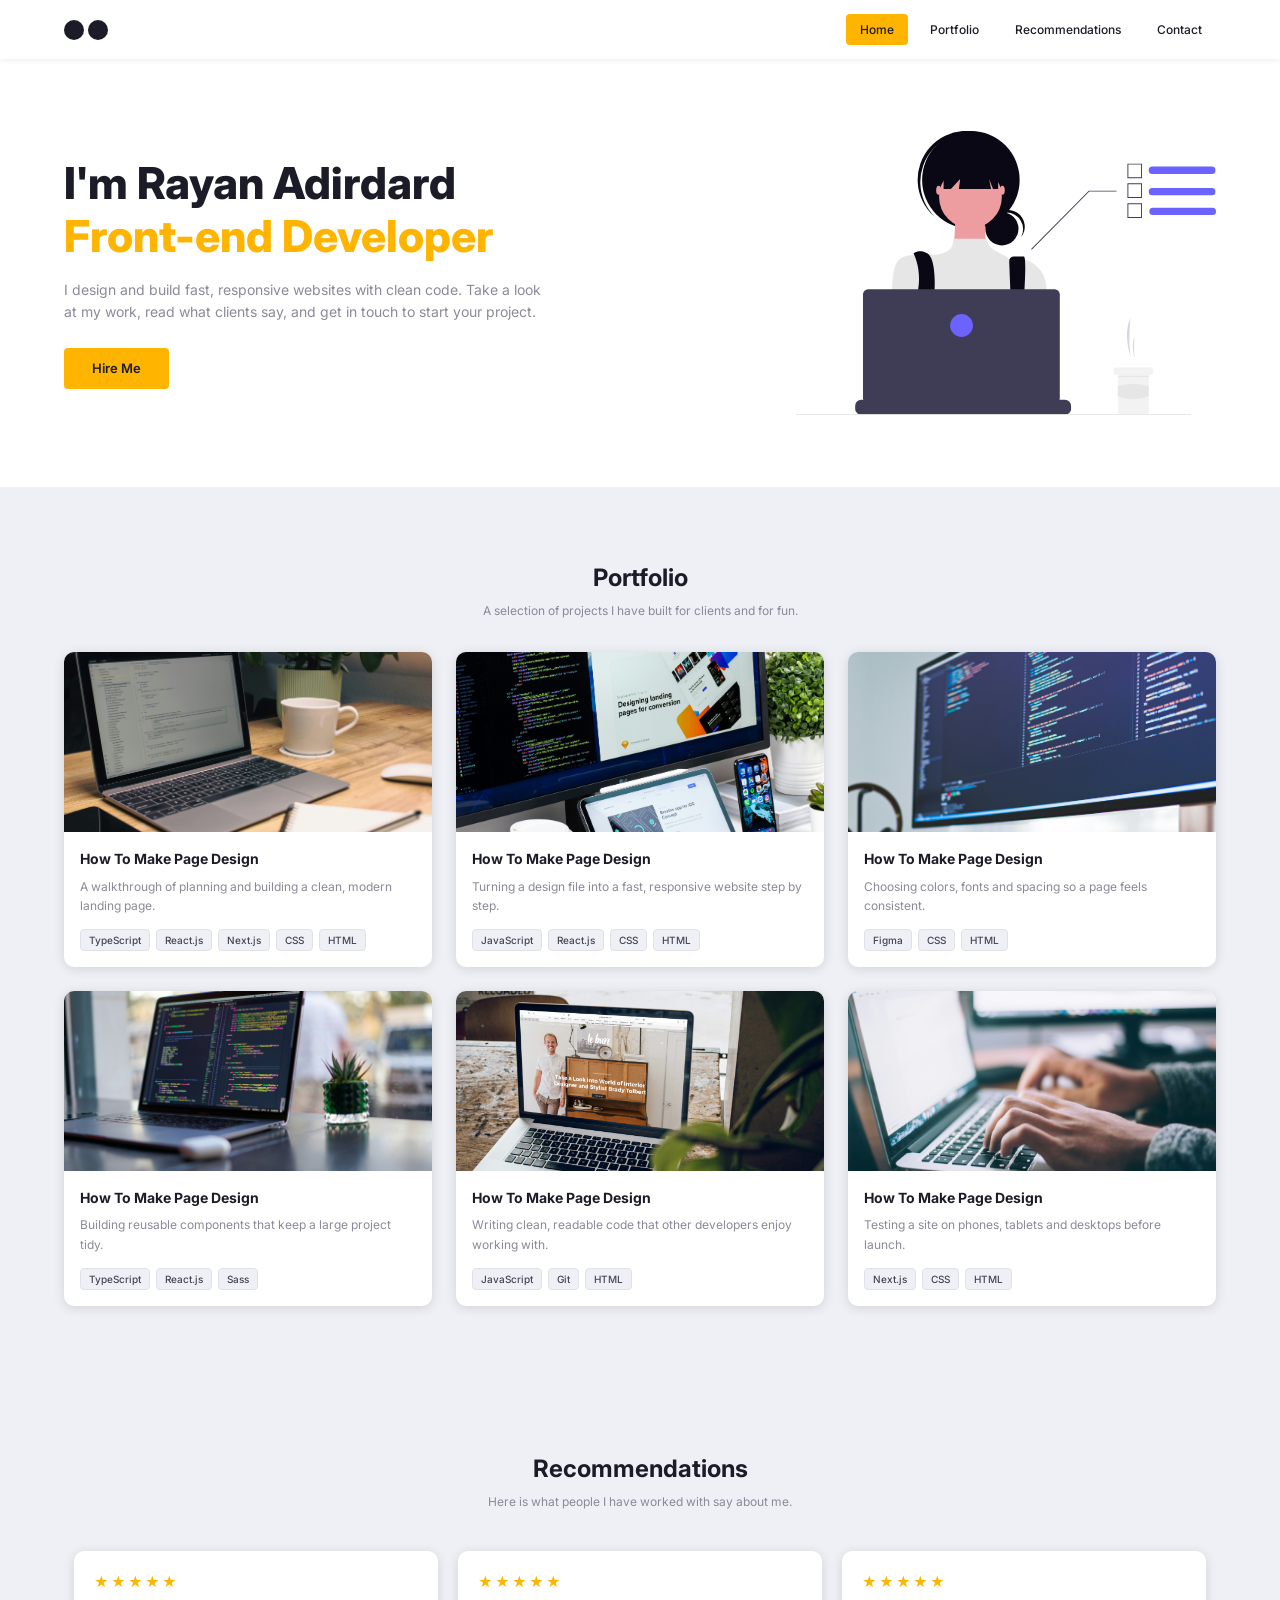
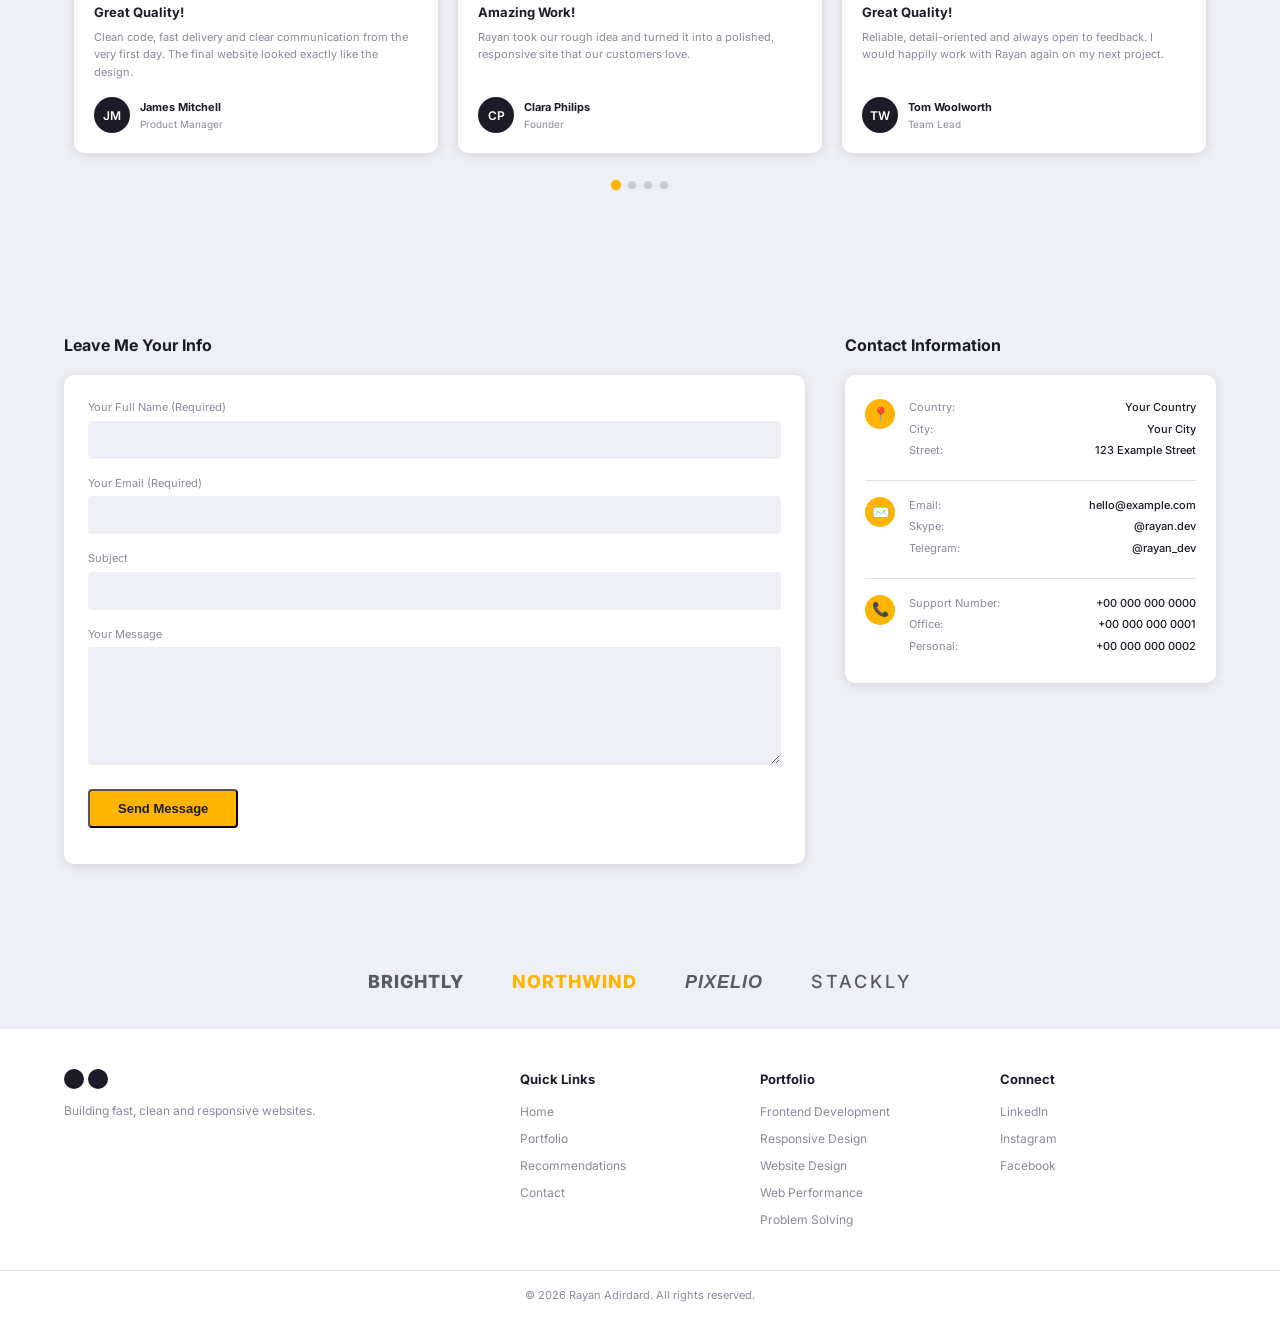
==== commit d66c09c7: "feat: add mobile navbar and verify responsive layout" ====
--- a/portfolio/index.html
+++ b/portfolio/index.html
@@ -12,22 +12,28 @@
   <a href="#main-content" class="skip-link">Skip to main content</a>
 
   <header class="navbar">
-    <div class="container navbar__inner">
-      <a href="#" class="navbar__logo" aria-label="Rayan Adirdard, home">
-        <span class="navbar__dot" aria-hidden="true"></span>
-        <span class="navbar__dot" aria-hidden="true"></span>
-      </a>
-
-      <nav aria-label="Main navigation">
-        <ul class="navbar__list">
-          <li><a href="#" class="navbar__link navbar__link--active" aria-current="page">Home</a></li>
-          <li><a href="#portfolio" class="navbar__link">Portfolio</a></li>
-          <li><a href="#recommendations" class="navbar__link">Recommendations</a></li>
-          <li><a href="#contact" class="navbar__link">Contact</a></li>
-        </ul>
-      </nav>
-    </div>
-  </header>
+  <div class="container navbar__inner">
+    <a href="#" class="navbar__logo" aria-label="Rayan Adirdard, home">
+      <span class="navbar__dot" aria-hidden="true"></span>
+      <span class="navbar__dot" aria-hidden="true"></span>
+    </a>
+
+    <button class="navbar__menu-btn" aria-label="Open menu" aria-expanded="false" aria-controls="site-nav">
+      <span></span>
+      <span></span>
+      <span></span>
+    </button>
+
+    <nav class="navbar__nav" id="site-nav" aria-label="Main navigation">
+      <ul class="navbar__list">
+        <li><a href="#" class="navbar__link navbar__link--active" aria-current="page">Home</a></li>
+        <li><a href="#portfolio" class="navbar__link">Portfolio</a></li>
+        <li><a href="#recommendations" class="navbar__link">Recommendations</a></li>
+        <li><a href="#contact" class="navbar__link">Contact</a></li>
+      </ul>
+    </nav>
+  </div>
+</header>
 
   <main id="main-content">
     <section class="hero">
@@ -376,7 +382,49 @@
   </div>
 </section>
   </main>
-
+  <footer class="footer">
+  <div class="container footer__inner">
+    <div class="footer__brand">
+      <a href="#" class="navbar__logo" aria-label="Rayan Adirdard, back to top">
+        <span class="navbar__dot" aria-hidden="true"></span>
+        <span class="navbar__dot" aria-hidden="true"></span>
+      </a>
+      <p class="footer__tagline">Building fast, clean and responsive websites.</p>
+    </div>
+
+    <nav class="footer__col" aria-label="Quick links">
+      <h2 class="footer__heading">Quick Links</h2>
+      <ul class="footer__list">
+        <li><a href="#" class="footer__link">Home</a></li>
+        <li><a href="#portfolio" class="footer__link">Portfolio</a></li>
+        <li><a href="#recommendations" class="footer__link">Recommendations</a></li>
+        <li><a href="#contact" class="footer__link">Contact</a></li>
+      </ul>
+    </nav>
+
+    <div class="footer__col">
+      <h2 class="footer__heading">Portfolio</h2>
+      <ul class="footer__list">
+        <li>Frontend Development</li>
+        <li>Responsive Design</li>
+        <li>Website Design</li>
+        <li>Web Performance</li>
+        <li>Problem Solving</li>
+      </ul>
+    </div>
+
+    <nav class="footer__col" aria-label="Social media">
+      <h2 class="footer__heading">Connect</h2>
+      <ul class="footer__list">
+        <li><a href="#" class="footer__link">LinkedIn</a></li>
+        <li><a href="#" class="footer__link">Instagram</a></li>
+        <li><a href="#" class="footer__link">Facebook</a></li>
+      </ul>
+    </nav>
+  </div>
+
+  <p class="footer__copy">&copy; 2026 Rayan Adirdard. All rights reserved.</p>
+</footer>
   <script src="js/main.js"></script>
 </body>
 </html>
--- a/portfolio/css/style.css
+++ b/portfolio/css/style.css
@@ -694,4 +694,79 @@
   .footer__brand {
     grid-column: auto;
   }
+}
+/* ===== Responsive navbar ===== */
+.navbar {
+  position: relative;
+  z-index: 20;
+}
+
+/* Hamburger button (visible on mobile) */
+.navbar__menu-btn {
+  display: flex;
+  flex-direction: column;
+  gap: 5px;
+  background: none;
+  border: none;
+  cursor: pointer;
+  padding: 8px;
+}
+
+.navbar__menu-btn span {
+  width: 22px;
+  height: 2px;
+  background: var(--color-dark);
+}
+
+/* Mobile menu: hidden until opened */
+.navbar__nav {
+  display: none;
+  position: absolute;
+  top: 100%;
+  left: 0;
+  right: 0;
+  background: var(--color-card);
+  box-shadow: var(--shadow-card);
+}
+
+.navbar__nav.is-open {
+  display: block;
+}
+
+.navbar__list {
+  flex-direction: column;
+  align-items: stretch;
+  gap: 0;
+}
+
+.navbar__link {
+  padding: 14px 24px;
+  font-size: 14px;
+  border-radius: 0;
+}
+
+/* Tablet and up: normal horizontal navbar, no hamburger */
+@media (min-width: 768px) {
+  .navbar__menu-btn {
+    display: none;
+  }
+
+  .navbar__nav {
+    display: block;
+    position: static;
+    background: none;
+    box-shadow: none;
+  }
+
+  .navbar__list {
+    flex-direction: row;
+    align-items: center;
+    gap: 8px;
+  }
+
+  .navbar__link {
+    padding: 6px 14px;
+    font-size: 12px;
+    border-radius: var(--radius-button);
+  }
 }
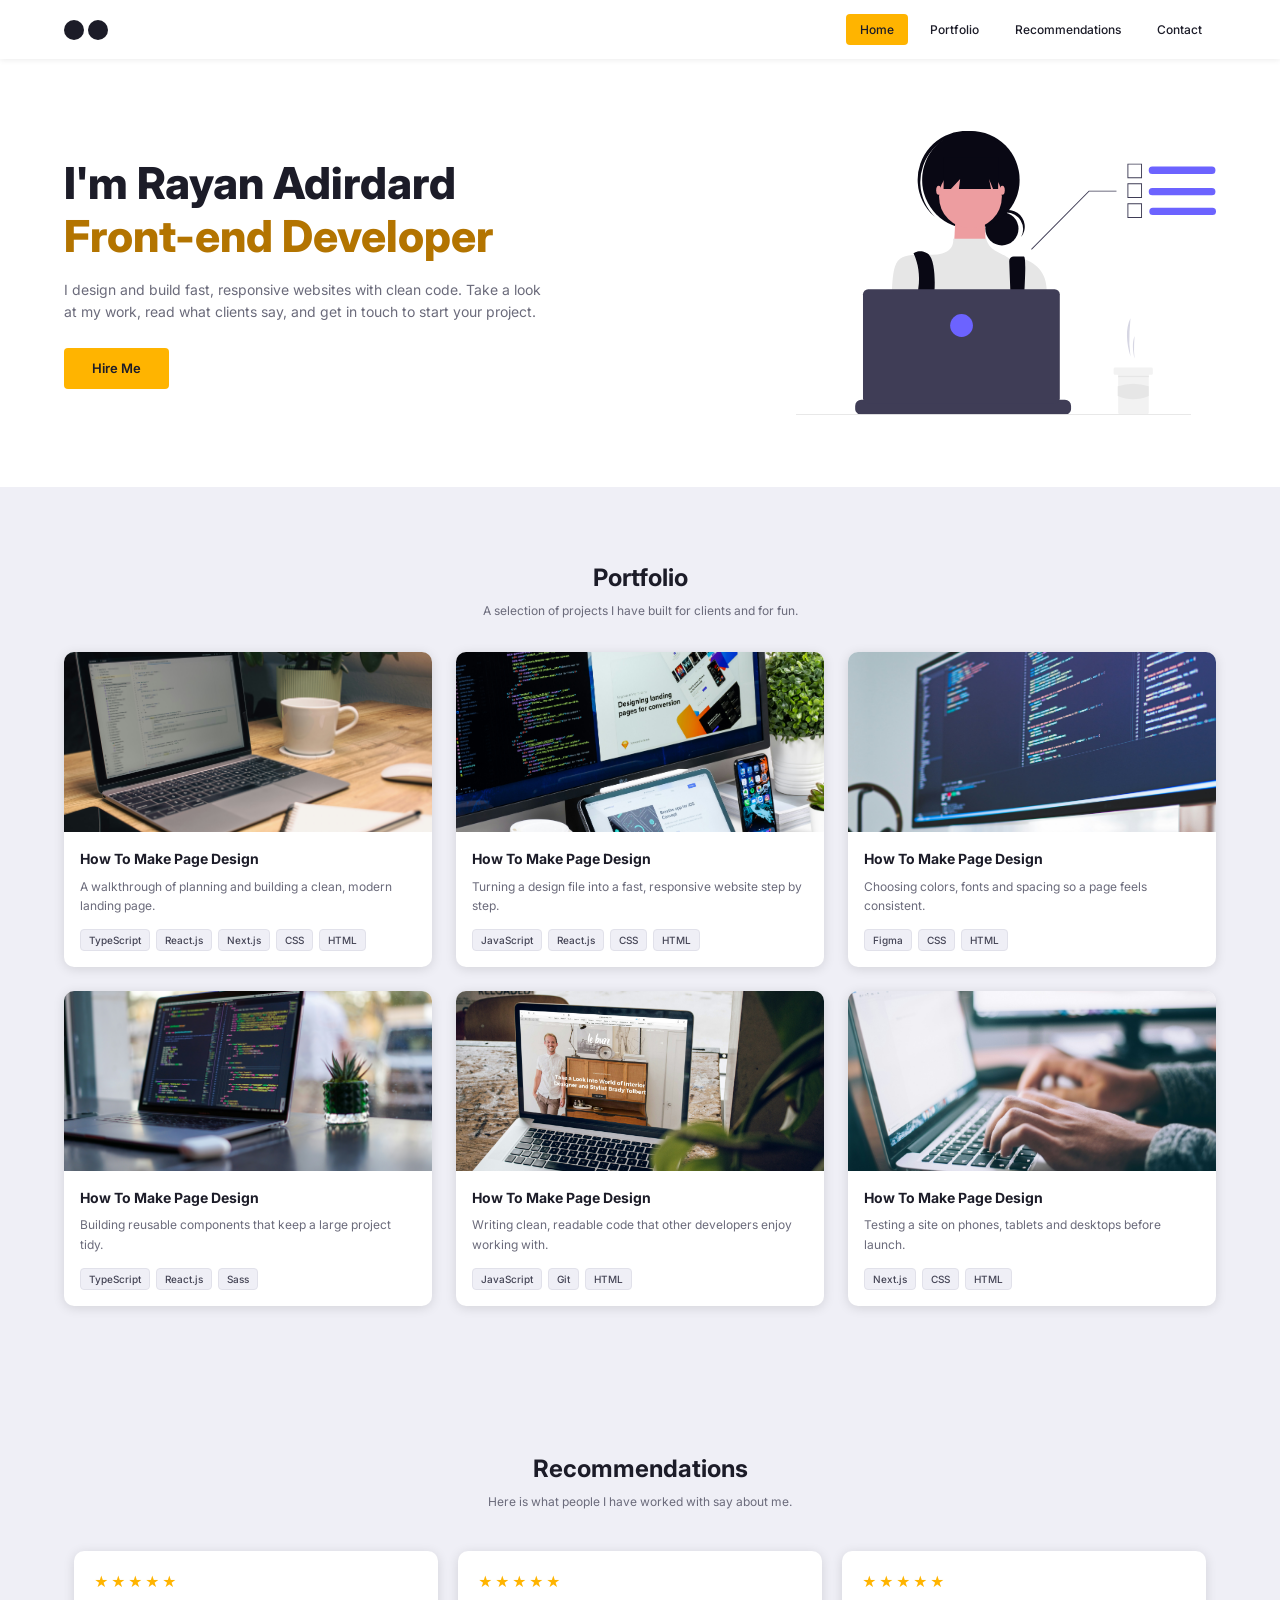
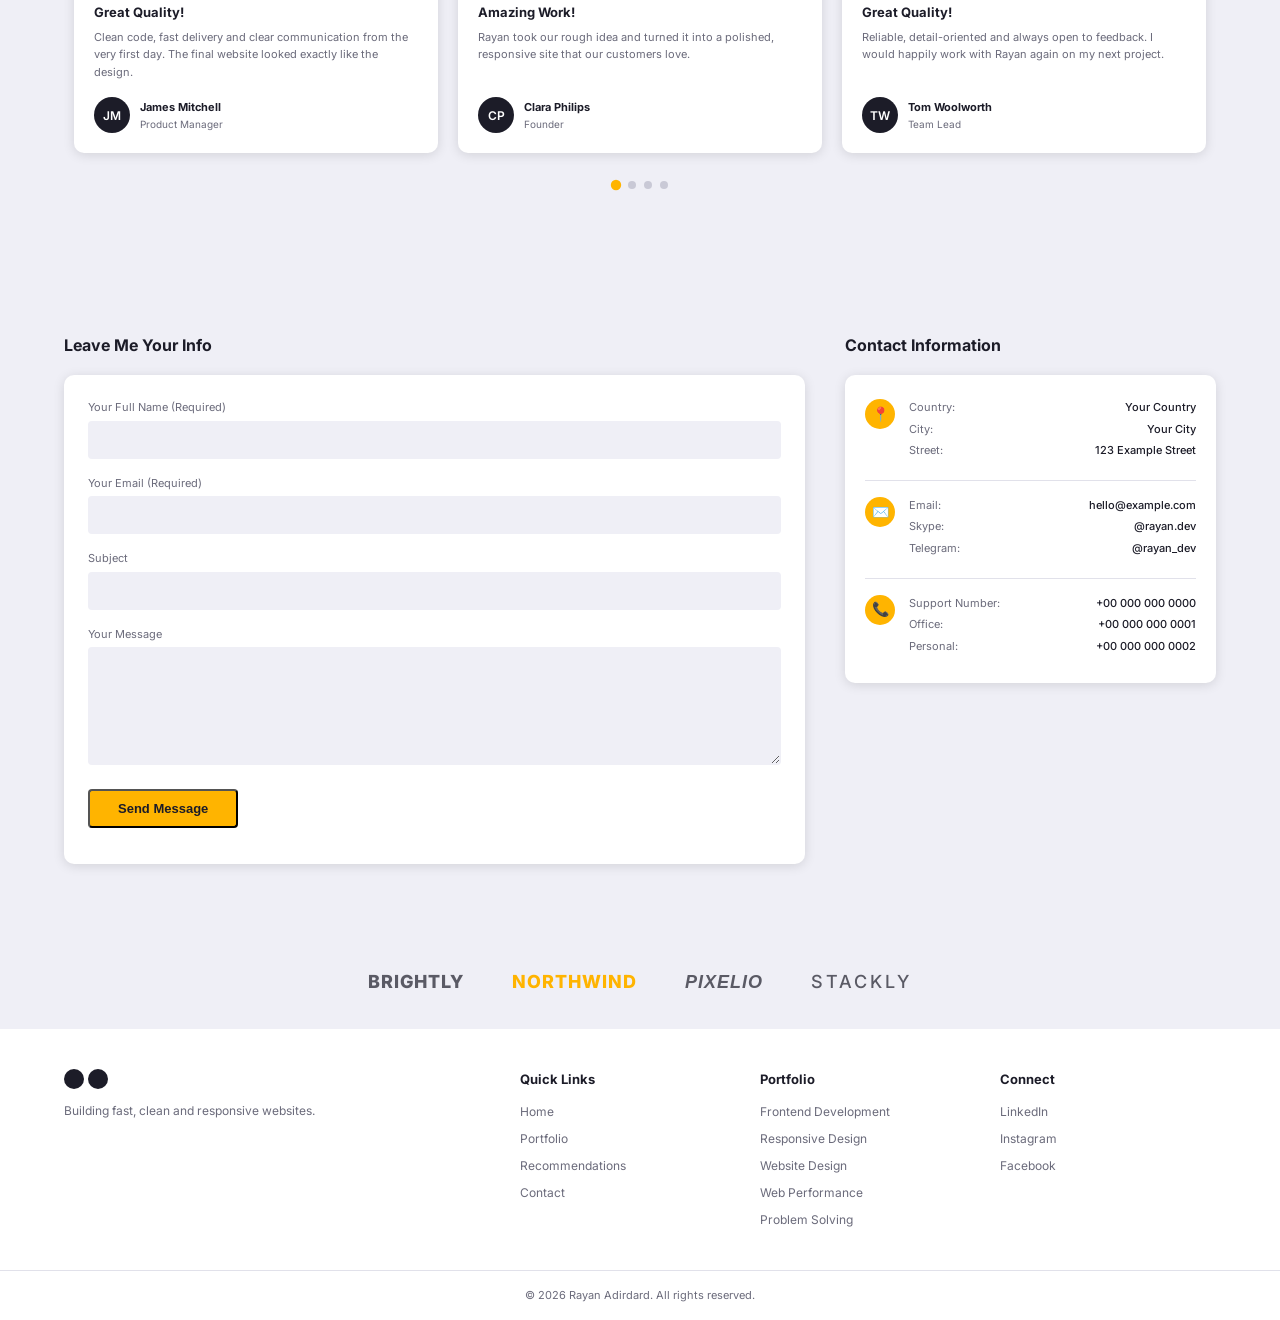
==== commit 7f837d43: "docs: add README with description, tech stack and setup" ====
--- a/portfolio/index.html
+++ b/portfolio/index.html
@@ -3,7 +3,7 @@
 <head>
   <meta charset="UTF-8">
   <meta name="viewport" content="width=device-width, initial-scale=1.0">
-  <title>Rayan Adirdard | Front-end Developer</title>
+  <title>Jayanti Mishra | Front-end Developer</title>
   <link rel="preconnect" href="https://fonts.googleapis.com">
   <link href="https://fonts.googleapis.com/css2?family=Inter:wght@400;500;600;700;800&display=swap" rel="stylesheet">
   <link rel="stylesheet" href="css/style.css">
--- a/portfolio/css/style.css
+++ b/portfolio/css/style.css
@@ -3,7 +3,7 @@
   --color-accent: #ffb400;    /* yellow: buttons, active link */
   --color-dark: #1c1c28;      /* headings, dark text */
   --color-text: #444455;
-  --color-muted: #8a8a99;
+--color-muted: #6b6b7b;
   --color-bg: #efeff6;        /* page background */
   --color-card: #ffffff;
   --color-border: #e1e1ea;
@@ -174,7 +174,7 @@
 
 .hero__role {
   display: block;
-  color: var(--color-accent);
+  color: #b37400;
 }
 
 .hero__text {
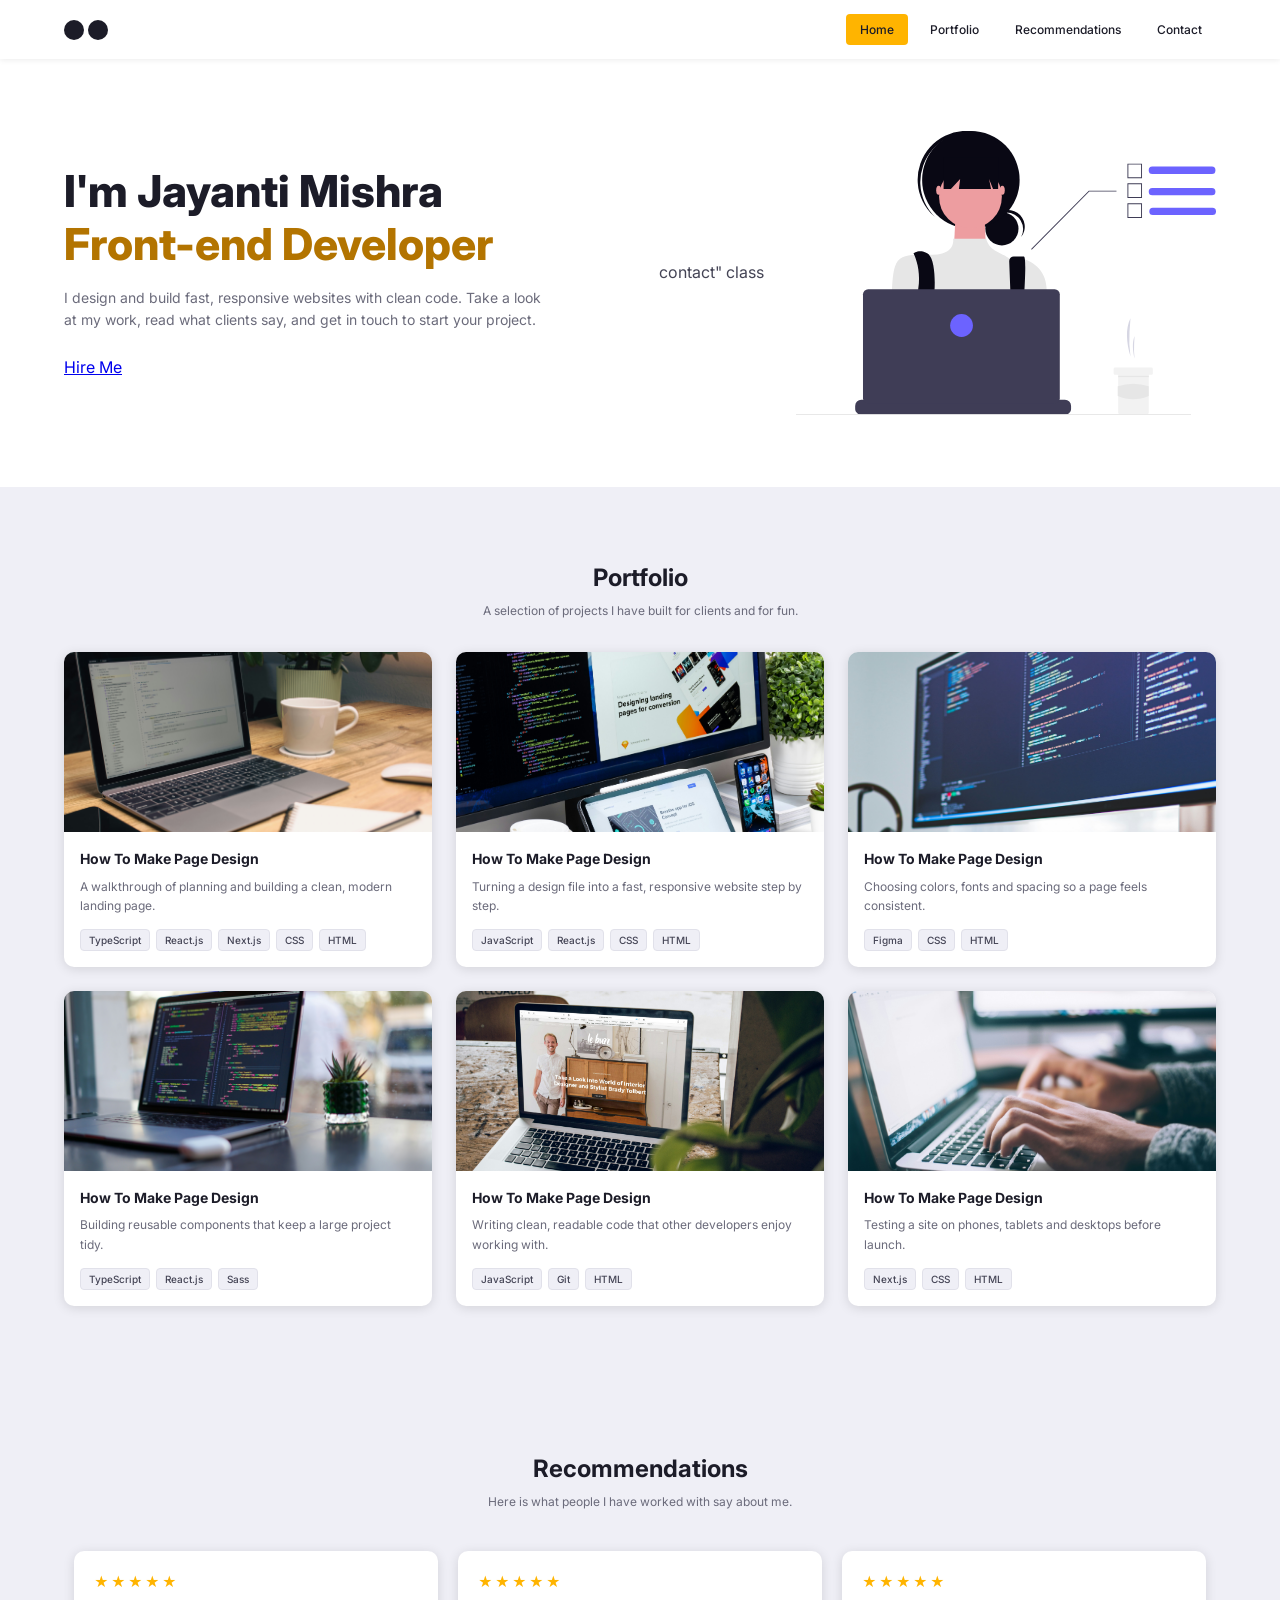
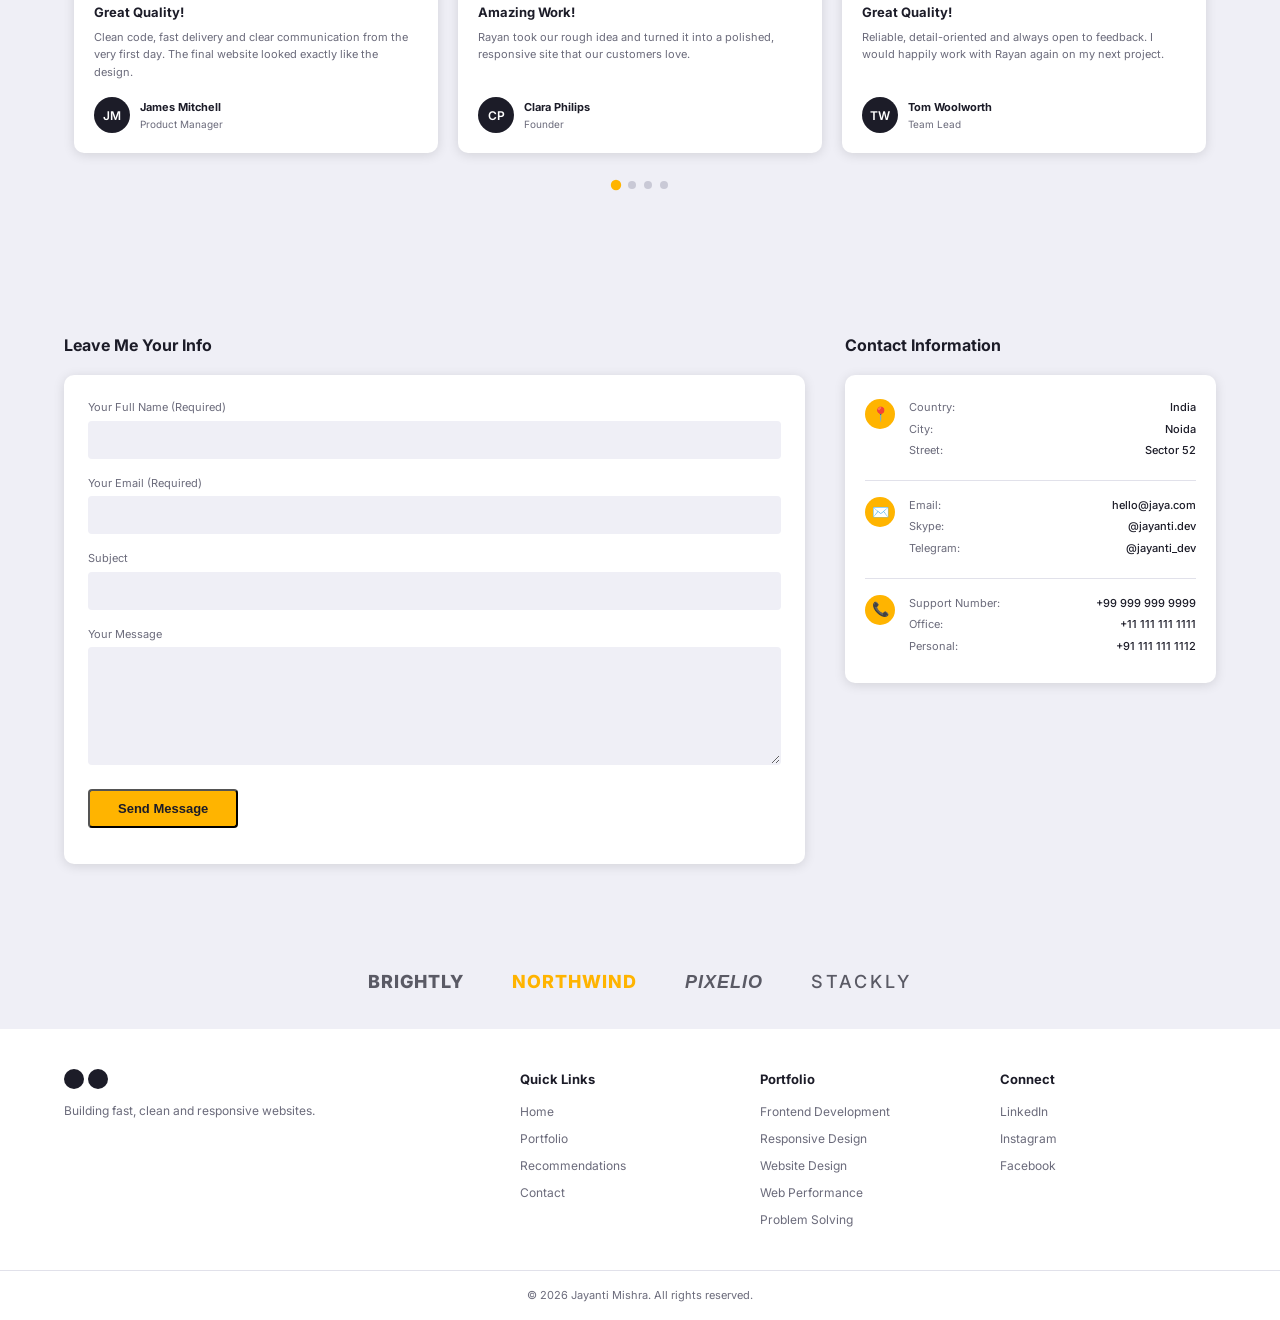
==== commit 638692ef: "docs: add live demo links to README" ====
--- a/portfolio/index.html
+++ b/portfolio/index.html
@@ -13,7 +13,7 @@
 
   <header class="navbar">
   <div class="container navbar__inner">
-    <a href="#" class="navbar__logo" aria-label="Rayan Adirdard, home">
+    <a href="#" class="navbar__logo" aria-label="Jayanti Mishra, home">
       <span class="navbar__dot" aria-hidden="true"></span>
       <span class="navbar__dot" aria-hidden="true"></span>
     </a>
@@ -40,15 +40,15 @@
   <div class="container hero__inner">
     <div class="hero__content">
       <h1 class="hero__title">
-        I'm Rayan Adirdard <span class="hero__role">Front-end Developer</span>
+        I'm Jayanti Mishra <span class="hero__role">Front-end Developer</span>
       </h1>
       <p class="hero__text">
         I design and build fast, responsive websites with clean code. Take a
         look at my work, read what clients say, and get in touch to start
         your project.
       </p>
-      <a href="#contact" class="btn btn--primary">Hire Me</a>
-    </div>
+      <a href="#="btn btn--primary">Hire Me</a>
+    </div>contact" class
 
     <img
       class="hero__image"
@@ -342,27 +342,27 @@
         <div class="info-group">
           <span class="info-group__icon" aria-hidden="true">📍</span>
           <dl class="info-group__list">
-            <div><dt>Country:</dt><dd>Your Country</dd></div>
-            <div><dt>City:</dt><dd>Your City</dd></div>
-            <div><dt>Street:</dt><dd>123 Example Street</dd></div>
+            <div><dt>Country:</dt><dd>India</dd></div>
+            <div><dt>City:</dt><dd>Noida</dd></div>
+            <div><dt>Street:</dt><dd>Sector 52</dd></div>
           </dl>
         </div>
 
         <div class="info-group">
           <span class="info-group__icon" aria-hidden="true">✉️</span>
           <dl class="info-group__list">
-            <div><dt>Email:</dt><dd>hello@example.com</dd></div>
-            <div><dt>Skype:</dt><dd>@rayan.dev</dd></div>
-            <div><dt>Telegram:</dt><dd>@rayan_dev</dd></div>
+            <div><dt>Email:</dt><dd>hello@jaya.com</dd></div>
+            <div><dt>Skype:</dt><dd>@jayanti.dev</dd></div>
+            <div><dt>Telegram:</dt><dd>@jayanti_dev</dd></div>
           </dl>
         </div>
 
         <div class="info-group">
           <span class="info-group__icon" aria-hidden="true">📞</span>
           <dl class="info-group__list">
-            <div><dt>Support Number:</dt><dd>+00 000 000 0000</dd></div>
-            <div><dt>Office:</dt><dd>+00 000 000 0001</dd></div>
-            <div><dt>Personal:</dt><dd>+00 000 000 0002</dd></div>
+            <div><dt>Support Number:</dt><dd>+99 999 999 9999</dd></div>
+            <div><dt>Office:</dt><dd>+11 111 111 1111</dd></div>
+            <div><dt>Personal:</dt><dd>+91 111 111 1112</dd></div>
           </dl>
         </div>
       </div>
@@ -423,7 +423,7 @@
     </nav>
   </div>
 
-  <p class="footer__copy">&copy; 2026 Rayan Adirdard. All rights reserved.</p>
+  <p class="footer__copy">&copy; 2026 Jayanti Mishra. All rights reserved.</p>
 </footer>
   <script src="js/main.js"></script>
 </body>
